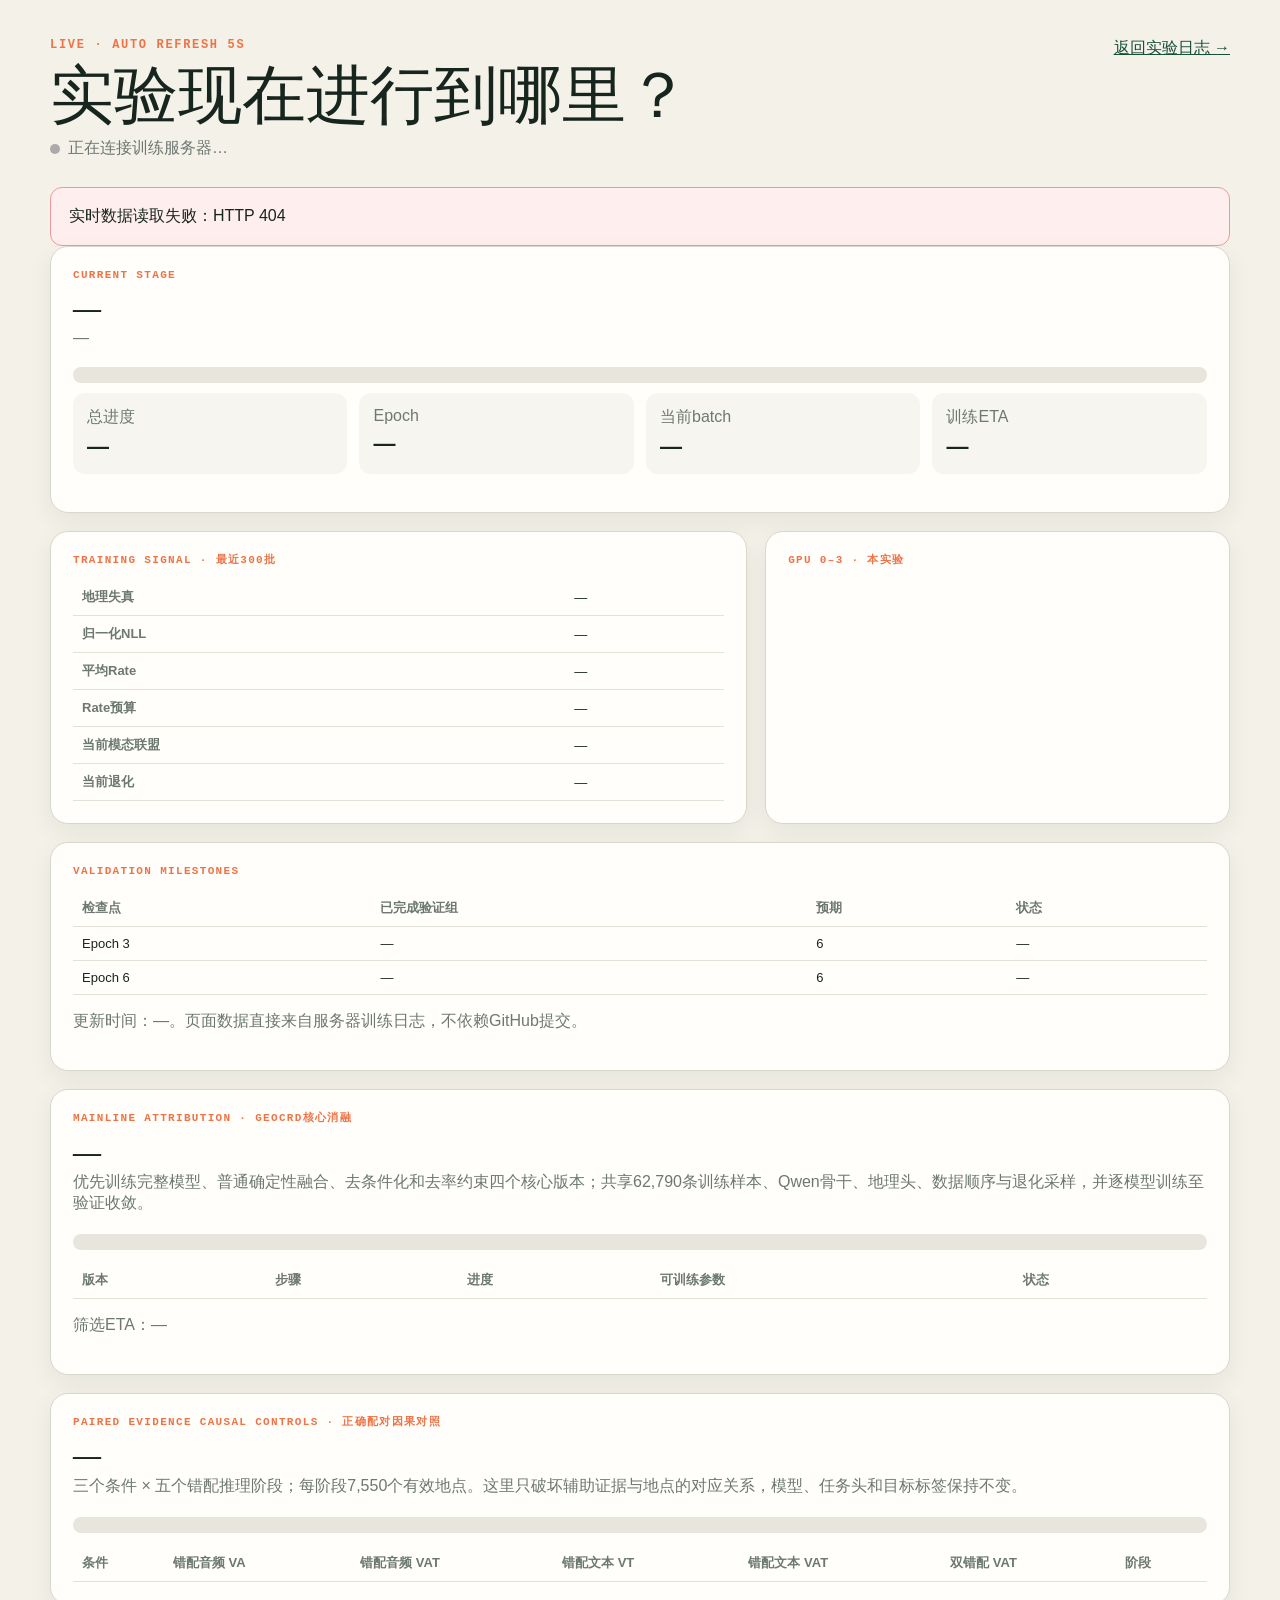
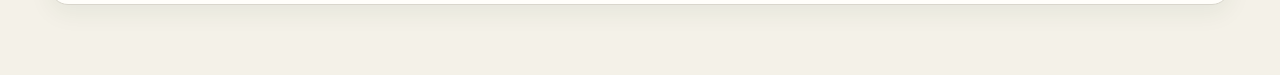
==== progress.html @ 6d16b903 "Prioritize core GeoCRD mainline experiments" ====
<!doctype html>
<html lang="zh-CN">
<head>
  <meta charset="utf-8">
  <meta name="viewport" content="width=device-width,initial-scale=1">
  <title>GeoSound · 实时训练进度</title>
  <style>
    :root{--ink:#17251f;--muted:#6d7872;--paper:#f4f1e8;--card:#fffefa;--green:#174f3a;--orange:#ee7447;--line:#d9d6cc}
    *{box-sizing:border-box}body{margin:0;background:var(--paper);color:var(--ink);font-family:Inter,-apple-system,BlinkMacSystemFont,"Segoe UI","PingFang SC",sans-serif}.wrap{width:min(1180px,calc(100% - 32px));margin:0 auto;padding:38px 0 70px}a{color:var(--green)}header{display:flex;align-items:flex-start;justify-content:space-between;gap:24px;margin-bottom:28px}.eyebrow{font:700 12px/1.2 ui-monospace,monospace;letter-spacing:.14em;color:var(--orange)}h1{font:500 clamp(34px,5vw,64px)/1.06 Georgia,"Songti SC",serif;margin:10px 0 8px}.status{display:flex;gap:8px;align-items:center;color:var(--muted)}.dot{width:10px;height:10px;border-radius:50%;background:#aaa}.running .dot{background:#30a46c;box-shadow:0 0 0 6px #30a46c20}.grid{display:grid;grid-template-columns:1.5fr 1fr;gap:18px}.card{background:var(--card);border:1px solid var(--line);border-radius:18px;padding:22px;box-shadow:0 8px 24px #173c2410}.wide{grid-column:1/-1}.label{font:700 11px/1.2 ui-monospace,monospace;letter-spacing:.12em;color:var(--orange);text-transform:uppercase}.stage{font:600 28px/1.2 Georgia,"Songti SC",serif;margin:9px 0 4px}.muted{color:var(--muted)}.bar{height:16px;background:#e8e5dc;border-radius:99px;overflow:hidden;margin:20px 0 10px}.bar i{display:block;height:100%;width:0;background:linear-gradient(90deg,var(--green),#5e9d7d);transition:width .5s}.numbers{display:grid;grid-template-columns:repeat(4,1fr);gap:12px}.metric{padding:14px;background:#f6f5ef;border-radius:12px}.metric strong{display:block;font-size:22px;margin-top:6px}.phases{display:grid;grid-template-columns:repeat(5,1fr);gap:8px;margin-top:16px}.phase{min-height:84px;padding:12px;border:1px solid var(--line);border-radius:12px;color:var(--muted)}.phase.done{background:#e8f2ec;color:var(--green);border-color:#bfd5c7}.phase.active{background:#fff0e9;color:#9a3f20;border-color:#efb59f}.phase b{display:block;margin-bottom:7px}.gpu-grid{display:grid;grid-template-columns:repeat(4,1fr);gap:8px;margin-top:14px}.gpu{border:1px solid var(--line);border-radius:10px;padding:10px}.gpu strong{display:flex;justify-content:space-between}.tinybar{height:7px;background:#ebe8df;border-radius:8px;overflow:hidden;margin-top:8px}.tinybar i{display:block;height:100%;background:var(--green)}table{width:100%;border-collapse:collapse;margin-top:12px;font-size:13px}th,td{text-align:left;padding:9px;border-bottom:1px solid #e4e1d8}th{color:var(--muted);font-weight:600}.error{padding:18px;background:#fee;border:1px solid #e99;border-radius:12px}.toplink{white-space:nowrap}@media(max-width:800px){.grid{grid-template-columns:1fr}.numbers,.phases,.gpu-grid{grid-template-columns:repeat(2,1fr)}header{display:block}.toplink{display:inline-block;margin-top:12px}}@media(max-width:480px){.numbers,.phases,.gpu-grid{grid-template-columns:1fr}}
  </style>
</head>
<body>
  <main class="wrap">
    <header><div><div class="eyebrow">LIVE · AUTO REFRESH 5S</div><h1>实验现在进行到哪里？</h1><div id="connection" class="status"><span class="dot"></span><span>正在连接训练服务器…</span></div></div><a class="toplink" href="index.html">返回实验日志 →</a></header>
    <div id="error" hidden class="error"></div>
    <section class="grid">
      <article class="card wide"><div class="label">Current stage</div><div id="stage" class="stage">—</div><div id="stageDetail" class="muted">—</div><div class="bar"><i id="totalBar"></i></div><div class="numbers"><div class="metric"><span class="muted">总进度</span><strong id="percent">—</strong></div><div class="metric"><span class="muted">Epoch</span><strong id="epoch">—</strong></div><div class="metric"><span class="muted">当前batch</span><strong id="batch">—</strong></div><div class="metric"><span class="muted">训练ETA</span><strong id="eta">—</strong></div></div><div id="phases" class="phases"></div></article>
      <article class="card"><div class="label">Training signal · 最近300批</div><table><tbody><tr><th>地理失真</th><td id="distortion">—</td></tr><tr><th>归一化NLL</th><td id="nll">—</td></tr><tr><th>平均Rate</th><td id="rate">—</td></tr><tr><th>Rate预算</th><td id="budget">—</td></tr><tr><th>当前模态联盟</th><td id="coalition">—</td></tr><tr><th>当前退化</th><td id="corruption">—</td></tr></tbody></table></article>
      <article class="card"><div class="label">GPU 0–3 · 本实验</div><div id="gpus" class="gpu-grid"></div></article>
      <article class="card wide"><div class="label">Validation milestones</div><table><thead><tr><th>检查点</th><th>已完成验证组</th><th>预期</th><th>状态</th></tr></thead><tbody><tr><td>Epoch 3</td><td id="eval3">—</td><td>6</td><td id="eval3State">—</td></tr><tr><td>Epoch 6</td><td id="eval6">—</td><td>6</td><td id="eval6State">—</td></tr></tbody></table><p class="muted">更新时间：<span id="updated">—</span>。页面数据直接来自服务器训练日志，不依赖GitHub提交。</p></article>
      <article class="card wide"><div class="label">Mainline attribution · GeoCRD核心消融</div><div class="stage"><span id="ablationPercent">—</span></div><div class="muted">优先训练完整模型、普通确定性融合、去条件化和去率约束四个核心版本；共享62,790条训练样本、Qwen骨干、地理头、数据顺序与退化采样，并逐模型训练至验证收敛。</div><div class="bar"><i id="ablationBar"></i></div><table><thead><tr><th>版本</th><th>步骤</th><th>进度</th><th>可训练参数</th><th>状态</th></tr></thead><tbody id="ablationRows"></tbody></table><p class="muted">筛选ETA：<span id="ablationEta">—</span></p></article>
      <article class="card wide"><div class="label">Paired evidence causal controls · 正确配对因果对照</div><div class="stage"><span id="causalPercent">—</span></div><div class="muted">三个条件 × 五个错配推理阶段；每阶段7,550个有效地点。这里只破坏辅助证据与地点的对应关系，模型、任务头和目标标签保持不变。</div><div class="bar"><i id="causalBar"></i></div><table><thead><tr><th>条件</th><th>错配音频 VA</th><th>错配音频 VAT</th><th>错配文本 VT</th><th>错配文本 VAT</th><th>双错配 VAT</th><th>阶段</th></tr></thead><tbody id="controlRows"></tbody></table></article>
    </section>
  </main>
  <script>
    const $=id=>document.getElementById(id),fmt=(x,n=4)=>x==null?'—':Number(x).toFixed(n);
    function duration(s){if(s==null||!isFinite(s))return'—';const h=Math.floor(s/3600),m=Math.round((s%3600)/60);return h?`${h}h ${m}m`:`${m}m`}
    function render(d){$('error').hidden=true;$('connection').classList.toggle('running',d.running);$('connection').querySelector('span:last-child').textContent=d.running?'训练/评估进程运行中':'当前未检测到训练进程';$('stage').textContent=d.stage;$('stageDetail').textContent=d.stage_detail;const t=d.training;$('percent').textContent=`${fmt(t.percent,1)}%`;$('totalBar').style.width=`${Math.min(100,t.percent)}%`;$('epoch').textContent=`${t.epoch}/${t.target_epochs}`;$('batch').textContent=`${t.batch}/${t.batches_per_epoch}`;$('eta').textContent=duration(t.train_eta_seconds);$('distortion').textContent=fmt(t.window_distortion);$('nll').textContent=fmt(t.window_nll);$('rate').textContent=`${fmt(t.window_rate,5)} / EMA ${fmt(t.ema_rate,5)}`;$('budget').textContent=fmt(t.rate_budget,3);$('coalition').textContent=t.coalition||'—';$('corruption').textContent=t.corruption||'—';$('phases').innerHTML=d.phases.map((p,i)=>`<div class="phase ${p.state}"><b>${String(i+1).padStart(2,'0')}</b>${p.name}<small style="display:block;margin-top:6px">${p.state==='done'?'已完成':p.state==='active'?'进行中':'等待'}</small></div>`).join('');$('gpus').innerHTML=d.gpus.filter(g=>g.index<4).map(g=>`<div class="gpu"><strong><span>GPU ${g.index}</span><span>${g.utilization}%</span></strong><div class="muted">${(g.memory_used_mib/1024).toFixed(1)} / ${(g.memory_total_mib/1024).toFixed(1)} GB</div><div class="tinybar"><i style="width:${100*g.memory_used_mib/g.memory_total_mib}%"></i></div></div>`).join('');$('eval3').textContent=d.validation.epoch3.length;$('eval6').textContent=d.validation.epoch6.length;$('eval3State').textContent=d.validation.epoch3.length>=6?'完成':'进行中';$('eval6State').textContent=d.validation.epoch6.length>=6?'完成':'等待/进行中';const a=d.ablations||{variants:[],first_checkpoint_percent:0,first_completed:0,converged:0,total_variants:0,eta_seconds:null};$('ablationPercent').textContent=`${a.first_completed}/${a.total_variants}已有检查点 · ${a.converged}/${a.total_variants}已收敛`;$('ablationBar').style.width=`${Math.min(100,a.first_checkpoint_percent)}%`;$('ablationEta').textContent=duration(a.eta_seconds);$('ablationRows').innerHTML=a.variants.map(x=>`<tr><td>${x.variant}</td><td>${fmt(x.epoch_equivalent,2)} epochs</td><td>${x.best_epoch==null?'待验证':`best e${x.best_epoch}`}</td><td>${x.trainable_parameters==null?'—':x.trainable_parameters.toLocaleString()}</td><td>${x.converged?'已收敛':x.running?`${x.phase||'运行中'}${x.condition?' · '+x.condition:''}`:x.first_done?'等待续训':'等待检查点'}</td></tr>`).join('');const c=d.evidence_controls||{conditions:[],percent:0,completed_tasks:0,total_tasks:0};$('causalPercent').textContent=`${fmt(c.percent,1)}% · ${c.completed_tasks}/${c.total_tasks} 阶段完成`;$('causalBar').style.width=`${Math.min(100,c.percent)}%`;$('controlRows').innerHTML=c.conditions.map(x=>`<tr><td>${x.label}</td>${x.tasks.map(t=>`<td>${t.done?'✓ ':''}${Math.min(t.samples,t.expected).toLocaleString()}/${t.expected.toLocaleString()}</td>`).join('')}<td>${x.completed}/5</td></tr>`).join('');$('updated').textContent=new Date(d.updated_at*1000).toLocaleString('zh-CN',{hour12:false})}
    async function refresh(){try{const r=await fetch('/api/training-progress',{cache:'no-store'});if(!r.ok)throw Error(`HTTP ${r.status}`);render(await r.json())}catch(e){$('error').hidden=false;$('error').textContent=`实时数据读取失败：${e.message}`}}
    refresh();setInterval(refresh,5000);
  </script>
</body>
</html>
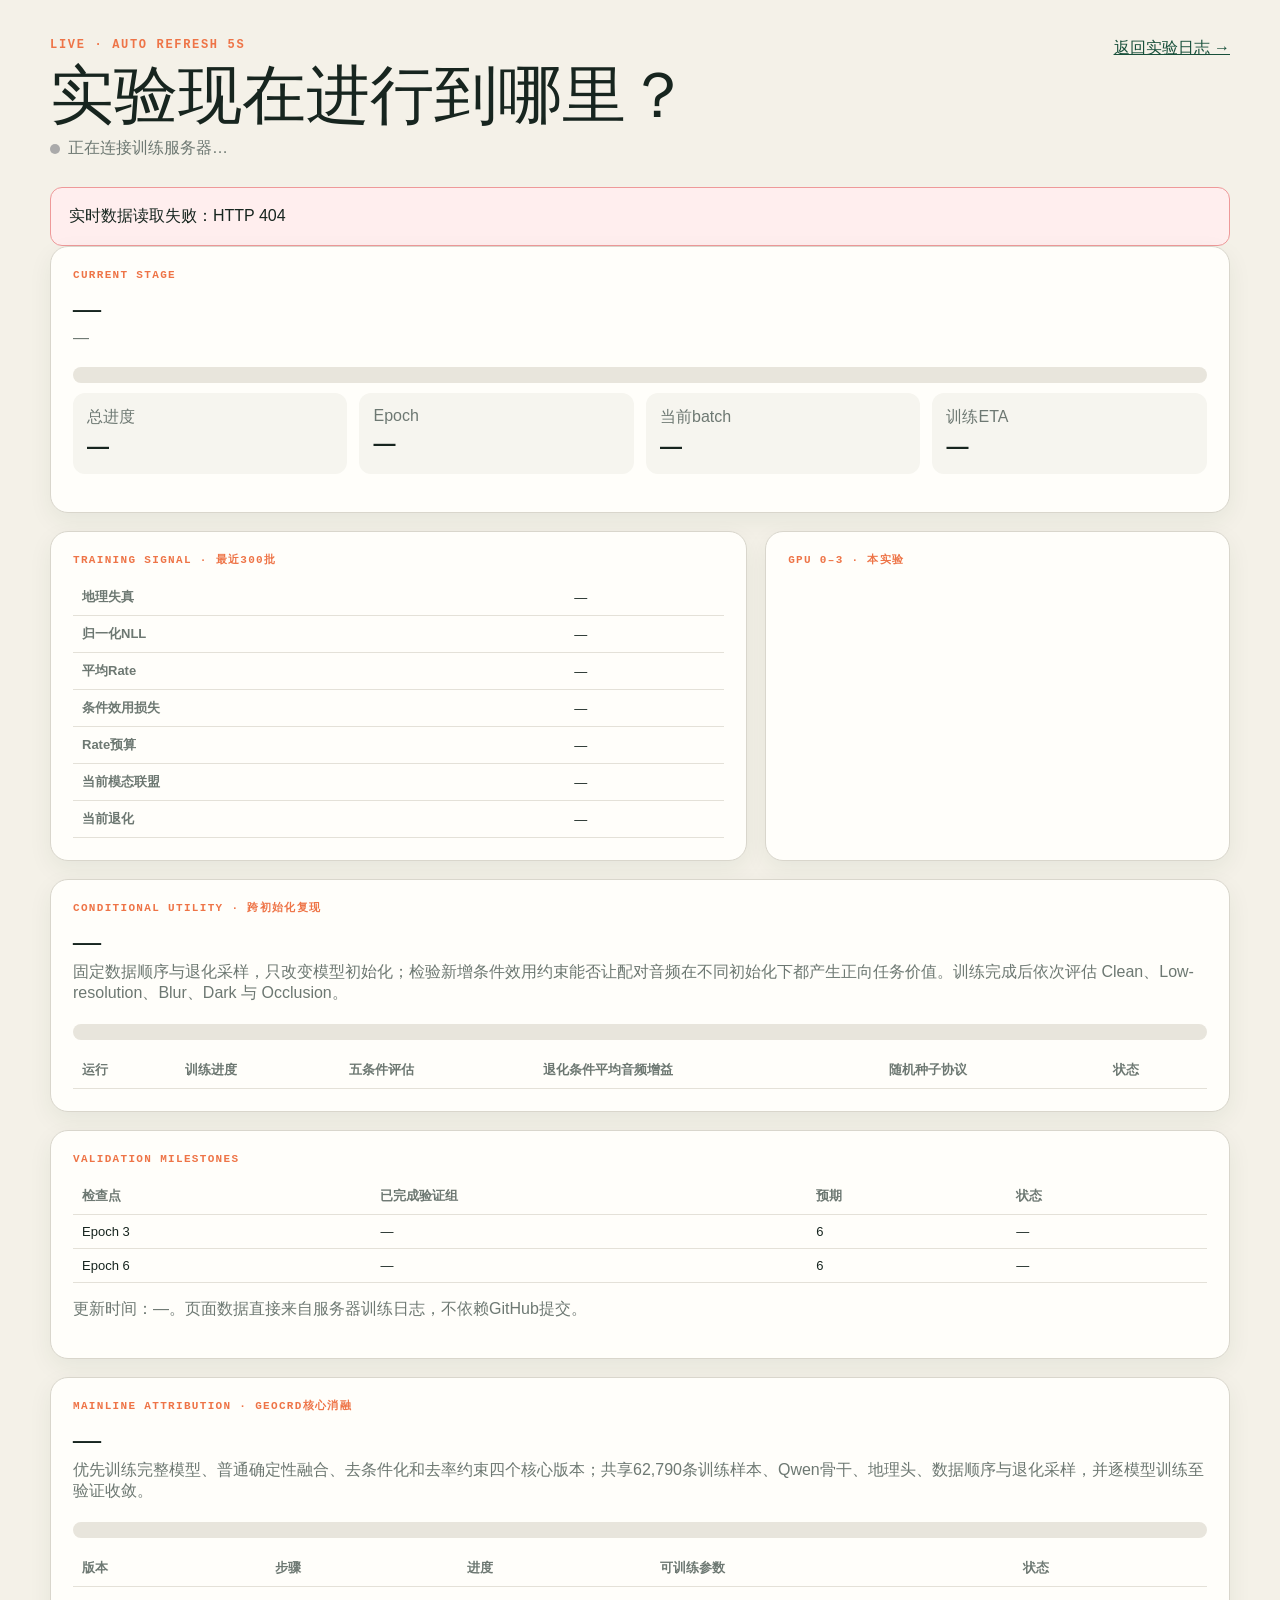
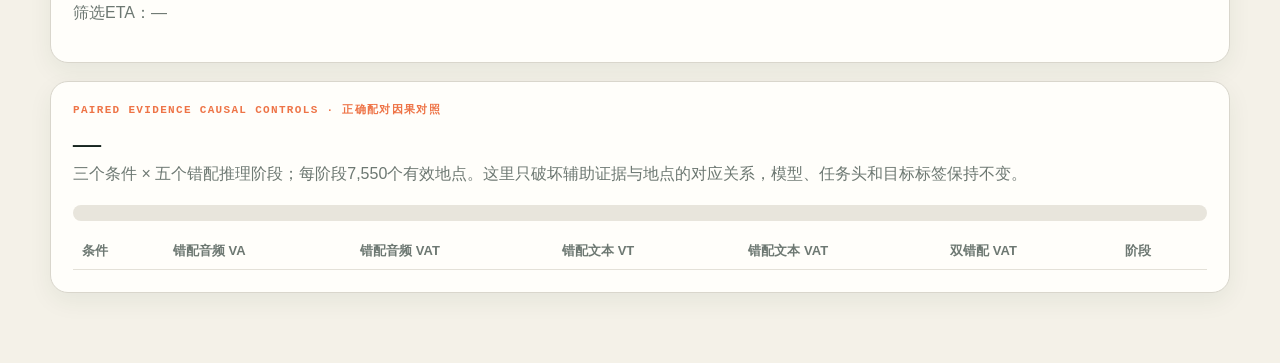
==== commit e2d3eaa8: "Track conditional utility experiments in live dashboard" ====
--- a/progress.html
+++ b/progress.html
@@ -15,8 +15,9 @@
     <div id="error" hidden class="error"></div>
     <section class="grid">
       <article class="card wide"><div class="label">Current stage</div><div id="stage" class="stage">—</div><div id="stageDetail" class="muted">—</div><div class="bar"><i id="totalBar"></i></div><div class="numbers"><div class="metric"><span class="muted">总进度</span><strong id="percent">—</strong></div><div class="metric"><span class="muted">Epoch</span><strong id="epoch">—</strong></div><div class="metric"><span class="muted">当前batch</span><strong id="batch">—</strong></div><div class="metric"><span class="muted">训练ETA</span><strong id="eta">—</strong></div></div><div id="phases" class="phases"></div></article>
-      <article class="card"><div class="label">Training signal · 最近300批</div><table><tbody><tr><th>地理失真</th><td id="distortion">—</td></tr><tr><th>归一化NLL</th><td id="nll">—</td></tr><tr><th>平均Rate</th><td id="rate">—</td></tr><tr><th>Rate预算</th><td id="budget">—</td></tr><tr><th>当前模态联盟</th><td id="coalition">—</td></tr><tr><th>当前退化</th><td id="corruption">—</td></tr></tbody></table></article>
+      <article class="card"><div class="label">Training signal · 最近300批</div><table><tbody><tr><th>地理失真</th><td id="distortion">—</td></tr><tr><th>归一化NLL</th><td id="nll">—</td></tr><tr><th>平均Rate</th><td id="rate">—</td></tr><tr><th>条件效用损失</th><td id="utilityLoss">—</td></tr><tr><th>Rate预算</th><td id="budget">—</td></tr><tr><th>当前模态联盟</th><td id="coalition">—</td></tr><tr><th>当前退化</th><td id="corruption">—</td></tr></tbody></table></article>
       <article class="card"><div class="label">GPU 0–3 · 本实验</div><div id="gpus" class="gpu-grid"></div></article>
+      <article class="card wide"><div class="label">Conditional utility · 跨初始化复现</div><div class="stage"><span id="utilityPercent">—</span></div><div class="muted">固定数据顺序与退化采样，只改变模型初始化；检验新增条件效用约束能否让配对音频在不同初始化下都产生正向任务价值。训练完成后依次评估 Clean、Low-resolution、Blur、Dark 与 Occlusion。</div><div class="bar"><i id="utilityBar"></i></div><table><thead><tr><th>运行</th><th>训练进度</th><th>五条件评估</th><th>退化条件平均音频增益</th><th>随机种子协议</th><th>状态</th></tr></thead><tbody id="utilityRows"></tbody></table></article>
       <article class="card wide"><div class="label">Validation milestones</div><table><thead><tr><th>检查点</th><th>已完成验证组</th><th>预期</th><th>状态</th></tr></thead><tbody><tr><td>Epoch 3</td><td id="eval3">—</td><td>6</td><td id="eval3State">—</td></tr><tr><td>Epoch 6</td><td id="eval6">—</td><td>6</td><td id="eval6State">—</td></tr></tbody></table><p class="muted">更新时间：<span id="updated">—</span>。页面数据直接来自服务器训练日志，不依赖GitHub提交。</p></article>
       <article class="card wide"><div class="label">Mainline attribution · GeoCRD核心消融</div><div class="stage"><span id="ablationPercent">—</span></div><div class="muted">优先训练完整模型、普通确定性融合、去条件化和去率约束四个核心版本；共享62,790条训练样本、Qwen骨干、地理头、数据顺序与退化采样，并逐模型训练至验证收敛。</div><div class="bar"><i id="ablationBar"></i></div><table><thead><tr><th>版本</th><th>步骤</th><th>进度</th><th>可训练参数</th><th>状态</th></tr></thead><tbody id="ablationRows"></tbody></table><p class="muted">筛选ETA：<span id="ablationEta">—</span></p></article>
       <article class="card wide"><div class="label">Paired evidence causal controls · 正确配对因果对照</div><div class="stage"><span id="causalPercent">—</span></div><div class="muted">三个条件 × 五个错配推理阶段；每阶段7,550个有效地点。这里只破坏辅助证据与地点的对应关系，模型、任务头和目标标签保持不变。</div><div class="bar"><i id="causalBar"></i></div><table><thead><tr><th>条件</th><th>错配音频 VA</th><th>错配音频 VAT</th><th>错配文本 VT</th><th>错配文本 VAT</th><th>双错配 VAT</th><th>阶段</th></tr></thead><tbody id="controlRows"></tbody></table></article>
@@ -25,7 +26,7 @@
   <script>
     const $=id=>document.getElementById(id),fmt=(x,n=4)=>x==null?'—':Number(x).toFixed(n);
     function duration(s){if(s==null||!isFinite(s))return'—';const h=Math.floor(s/3600),m=Math.round((s%3600)/60);return h?`${h}h ${m}m`:`${m}m`}
-    function render(d){$('error').hidden=true;$('connection').classList.toggle('running',d.running);$('connection').querySelector('span:last-child').textContent=d.running?'训练/评估进程运行中':'当前未检测到训练进程';$('stage').textContent=d.stage;$('stageDetail').textContent=d.stage_detail;const t=d.training;$('percent').textContent=`${fmt(t.percent,1)}%`;$('totalBar').style.width=`${Math.min(100,t.percent)}%`;$('epoch').textContent=`${t.epoch}/${t.target_epochs}`;$('batch').textContent=`${t.batch}/${t.batches_per_epoch}`;$('eta').textContent=duration(t.train_eta_seconds);$('distortion').textContent=fmt(t.window_distortion);$('nll').textContent=fmt(t.window_nll);$('rate').textContent=`${fmt(t.window_rate,5)} / EMA ${fmt(t.ema_rate,5)}`;$('budget').textContent=fmt(t.rate_budget,3);$('coalition').textContent=t.coalition||'—';$('corruption').textContent=t.corruption||'—';$('phases').innerHTML=d.phases.map((p,i)=>`<div class="phase ${p.state}"><b>${String(i+1).padStart(2,'0')}</b>${p.name}<small style="display:block;margin-top:6px">${p.state==='done'?'已完成':p.state==='active'?'进行中':'等待'}</small></div>`).join('');$('gpus').innerHTML=d.gpus.filter(g=>g.index<4).map(g=>`<div class="gpu"><strong><span>GPU ${g.index}</span><span>${g.utilization}%</span></strong><div class="muted">${(g.memory_used_mib/1024).toFixed(1)} / ${(g.memory_total_mib/1024).toFixed(1)} GB</div><div class="tinybar"><i style="width:${100*g.memory_used_mib/g.memory_total_mib}%"></i></div></div>`).join('');$('eval3').textContent=d.validation.epoch3.length;$('eval6').textContent=d.validation.epoch6.length;$('eval3State').textContent=d.validation.epoch3.length>=6?'完成':'进行中';$('eval6State').textContent=d.validation.epoch6.length>=6?'完成':'等待/进行中';const a=d.ablations||{variants:[],first_checkpoint_percent:0,first_completed:0,converged:0,total_variants:0,eta_seconds:null};$('ablationPercent').textContent=`${a.first_completed}/${a.total_variants}已有检查点 · ${a.converged}/${a.total_variants}已收敛`;$('ablationBar').style.width=`${Math.min(100,a.first_checkpoint_percent)}%`;$('ablationEta').textContent=duration(a.eta_seconds);$('ablationRows').innerHTML=a.variants.map(x=>`<tr><td>${x.variant}</td><td>${fmt(x.epoch_equivalent,2)} epochs</td><td>${x.best_epoch==null?'待验证':`best e${x.best_epoch}`}</td><td>${x.trainable_parameters==null?'—':x.trainable_parameters.toLocaleString()}</td><td>${x.converged?'已收敛':x.running?`${x.phase||'运行中'}${x.condition?' · '+x.condition:''}`:x.first_done?'等待续训':'等待检查点'}</td></tr>`).join('');const c=d.evidence_controls||{conditions:[],percent:0,completed_tasks:0,total_tasks:0};$('causalPercent').textContent=`${fmt(c.percent,1)}% · ${c.completed_tasks}/${c.total_tasks} 阶段完成`;$('causalBar').style.width=`${Math.min(100,c.percent)}%`;$('controlRows').innerHTML=c.conditions.map(x=>`<tr><td>${x.label}</td>${x.tasks.map(t=>`<td>${t.done?'✓ ':''}${Math.min(t.samples,t.expected).toLocaleString()}/${t.expected.toLocaleString()}</td>`).join('')}<td>${x.completed}/5</td></tr>`).join('');$('updated').textContent=new Date(d.updated_at*1000).toLocaleString('zh-CN',{hour12:false})}
+    function render(d){$('error').hidden=true;$('connection').classList.toggle('running',d.running);$('connection').querySelector('span:last-child').textContent=d.running?'训练/评估进程运行中':'当前未检测到训练进程';$('stage').textContent=d.stage;$('stageDetail').textContent=d.stage_detail;const t=d.training;$('percent').textContent=`${fmt(t.percent,1)}%`;$('totalBar').style.width=`${Math.min(100,t.percent)}%`;$('epoch').textContent=`${t.epoch}/${t.target_epochs}`;$('batch').textContent=`${t.batch}/${t.batches_per_epoch}`;$('eta').textContent=duration(t.train_eta_seconds);$('distortion').textContent=fmt(t.window_distortion);$('nll').textContent=fmt(t.window_nll);$('rate').textContent=`${fmt(t.window_rate,5)} / EMA ${fmt(t.ema_rate,5)}`;$('utilityLoss').textContent=fmt(t.window_utility_loss,5);$('budget').textContent=fmt(t.rate_budget,3);$('coalition').textContent=t.coalition||'—';$('corruption').textContent=t.corruption||'—';$('phases').innerHTML=d.phases.map((p,i)=>`<div class="phase ${p.state}"><b>${String(i+1).padStart(2,'0')}</b>${p.name}<small style="display:block;margin-top:6px">${p.state==='done'?'已完成':p.state==='active'?'进行中':'等待'}</small></div>`).join('');$('gpus').innerHTML=d.gpus.filter(g=>g.index<4).map(g=>`<div class="gpu"><strong><span>GPU ${g.index}</span><span>${g.utilization}%</span></strong><div class="muted">${(g.memory_used_mib/1024).toFixed(1)} / ${(g.memory_total_mib/1024).toFixed(1)} GB</div><div class="tinybar"><i style="width:${100*g.memory_used_mib/g.memory_total_mib}%"></i></div></div>`).join('');$('eval3').textContent=d.validation.epoch3.length;$('eval6').textContent=d.validation.epoch6.length;$('eval3State').textContent=d.validation.epoch3.length>=6?'完成':'进行中';$('eval6State').textContent=d.validation.epoch6.length>=6?'完成':'等待/进行中';const u=d.utility||{runs:[],active_or_started:false};const done=u.runs.filter(x=>x.evaluated===x.expected_evaluations).length;const trainPct=u.runs.length?u.runs.reduce((n,x)=>n+x.percent,0)/u.runs.length:0;const evalPct=u.runs.length?100*u.runs.reduce((n,x)=>n+x.evaluated,0)/u.runs.reduce((n,x)=>n+x.expected_evaluations,0):0;$('utilityPercent').textContent=u.active_or_started?`${done}/${u.runs.length} 完成五条件 · 训练 ${fmt(trainPct,1)}% · 评估 ${fmt(evalPct,1)}%`:'尚未启动';$('utilityBar').style.width=`${Math.min(100,(trainPct+evalPct)/2)}%`;$('utilityRows').innerHTML=u.runs.map(x=>`<tr><td>${x.label}</td><td>${x.step.toLocaleString()}/${x.expected.toLocaleString()} (${fmt(x.percent,1)}%)</td><td>${x.evaluated}/${x.expected_evaluations}</td><td>${x.degraded_mean_gain==null?'待评估':(x.degraded_mean_gain>=0?'+':'')+fmt(x.degraded_mean_gain,5)}</td><td>init ${x.init_seed} / data ${x.data_seed} / corruption ${x.corruption_seed}</td><td>${x.running?`${x.phase||'运行中'}${x.condition?' · '+x.condition:''}`:x.evaluated===x.expected_evaluations?'完成':x.trained?'等待评估':'等待训练'}</td></tr>`).join('');const a=d.ablations||{variants:[],first_checkpoint_percent:0,first_completed:0,converged:0,total_variants:0,eta_seconds:null};$('ablationPercent').textContent=`${a.first_completed}/${a.total_variants}已有检查点 · ${a.converged}/${a.total_variants}已收敛`;$('ablationBar').style.width=`${Math.min(100,a.first_checkpoint_percent)}%`;$('ablationEta').textContent=duration(a.eta_seconds);$('ablationRows').innerHTML=a.variants.map(x=>`<tr><td>${x.variant}</td><td>${fmt(x.epoch_equivalent,2)} epochs</td><td>${x.best_epoch==null?'待验证':`best e${x.best_epoch}`}</td><td>${x.trainable_parameters==null?'—':x.trainable_parameters.toLocaleString()}</td><td>${x.converged?'已收敛':x.running?`${x.phase||'运行中'}${x.condition?' · '+x.condition:''}`:x.first_done?'等待续训':'等待检查点'}</td></tr>`).join('');const c=d.evidence_controls||{conditions:[],percent:0,completed_tasks:0,total_tasks:0};$('causalPercent').textContent=`${fmt(c.percent,1)}% · ${c.completed_tasks}/${c.total_tasks} 阶段完成`;$('causalBar').style.width=`${Math.min(100,c.percent)}%`;$('controlRows').innerHTML=c.conditions.map(x=>`<tr><td>${x.label}</td>${x.tasks.map(t=>`<td>${t.done?'✓ ':''}${Math.min(t.samples,t.expected).toLocaleString()}/${t.expected.toLocaleString()}</td>`).join('')}<td>${x.completed}/5</td></tr>`).join('');$('updated').textContent=new Date(d.updated_at*1000).toLocaleString('zh-CN',{hour12:false})}
     async function refresh(){try{const r=await fetch('/api/training-progress',{cache:'no-store'});if(!r.ok)throw Error(`HTTP ${r.status}`);render(await r.json())}catch(e){$('error').hidden=false;$('error').textContent=`实时数据读取失败：${e.message}`}}
     refresh();setInterval(refresh,5000);
   </script>
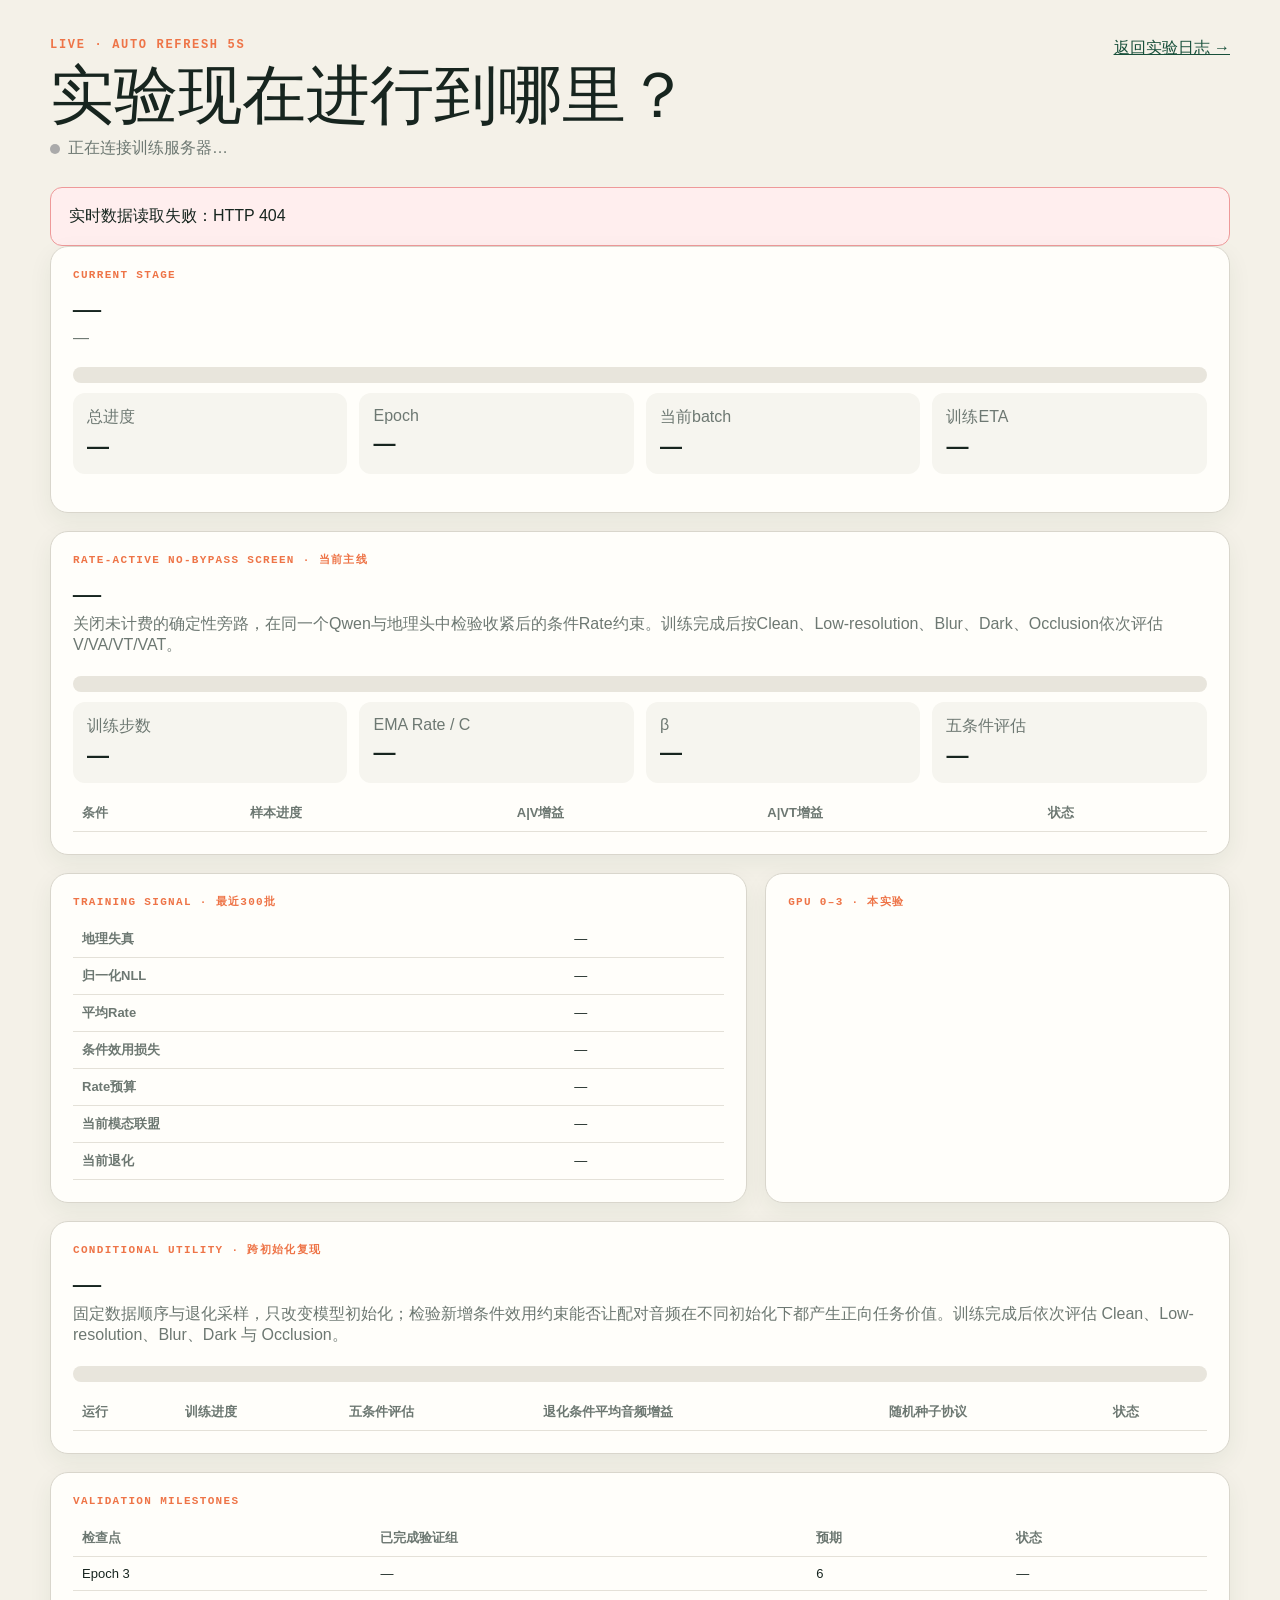
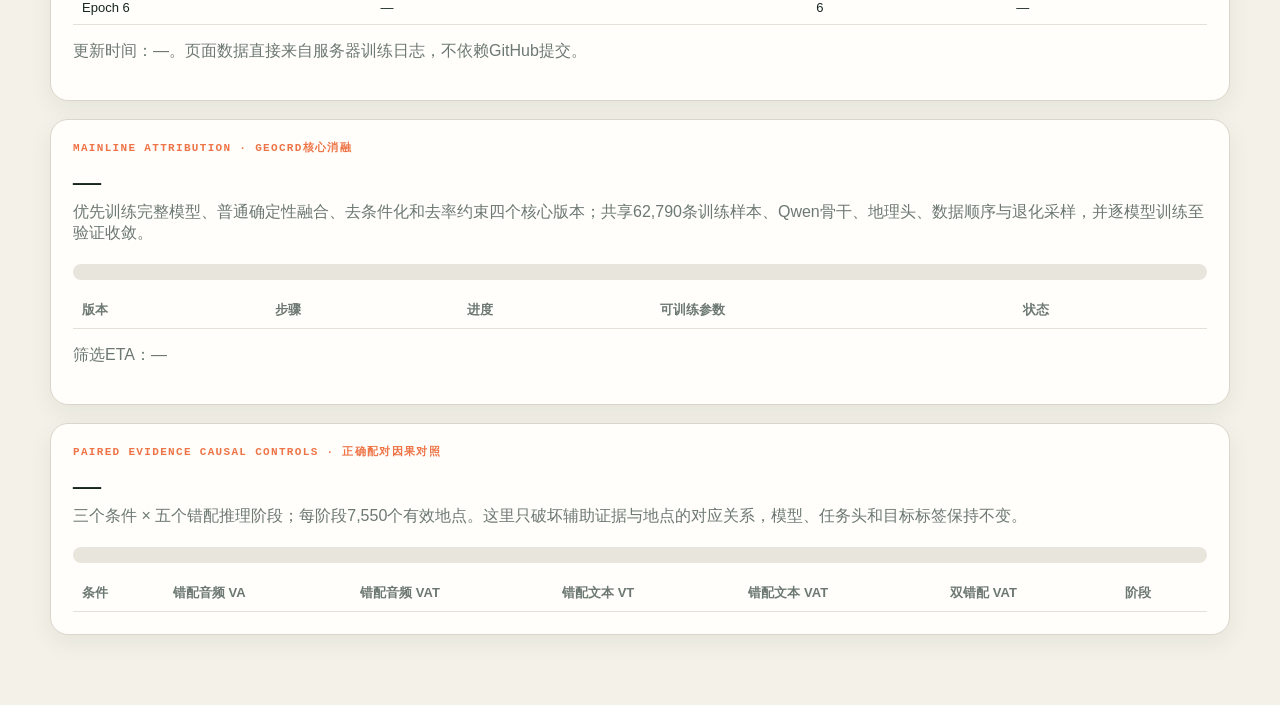
==== commit aa985924: "Track rate-active screening in live dashboard" ====
--- a/progress.html
+++ b/progress.html
@@ -15,6 +15,7 @@
     <div id="error" hidden class="error"></div>
     <section class="grid">
       <article class="card wide"><div class="label">Current stage</div><div id="stage" class="stage">—</div><div id="stageDetail" class="muted">—</div><div class="bar"><i id="totalBar"></i></div><div class="numbers"><div class="metric"><span class="muted">总进度</span><strong id="percent">—</strong></div><div class="metric"><span class="muted">Epoch</span><strong id="epoch">—</strong></div><div class="metric"><span class="muted">当前batch</span><strong id="batch">—</strong></div><div class="metric"><span class="muted">训练ETA</span><strong id="eta">—</strong></div></div><div id="phases" class="phases"></div></article>
+      <article class="card wide"><div class="label">Rate-active no-bypass screen · 当前主线</div><div class="stage"><span id="rateActivePercent">—</span></div><div class="muted">关闭未计费的确定性旁路，在同一个Qwen与地理头中检验收紧后的条件Rate约束。训练完成后按Clean、Low-resolution、Blur、Dark、Occlusion依次评估V/VA/VT/VAT。</div><div class="bar"><i id="rateActiveBar"></i></div><div class="numbers"><div class="metric"><span class="muted">训练步数</span><strong id="rateActiveStep">—</strong></div><div class="metric"><span class="muted">EMA Rate / C</span><strong id="rateActiveRate">—</strong></div><div class="metric"><span class="muted">β</span><strong id="rateActiveBeta">—</strong></div><div class="metric"><span class="muted">五条件评估</span><strong id="rateActiveEval">—</strong></div></div><table><thead><tr><th>条件</th><th>样本进度</th><th>A|V增益</th><th>A|VT增益</th><th>状态</th></tr></thead><tbody id="rateActiveRows"></tbody></table></article>
       <article class="card"><div class="label">Training signal · 最近300批</div><table><tbody><tr><th>地理失真</th><td id="distortion">—</td></tr><tr><th>归一化NLL</th><td id="nll">—</td></tr><tr><th>平均Rate</th><td id="rate">—</td></tr><tr><th>条件效用损失</th><td id="utilityLoss">—</td></tr><tr><th>Rate预算</th><td id="budget">—</td></tr><tr><th>当前模态联盟</th><td id="coalition">—</td></tr><tr><th>当前退化</th><td id="corruption">—</td></tr></tbody></table></article>
       <article class="card"><div class="label">GPU 0–3 · 本实验</div><div id="gpus" class="gpu-grid"></div></article>
       <article class="card wide"><div class="label">Conditional utility · 跨初始化复现</div><div class="stage"><span id="utilityPercent">—</span></div><div class="muted">固定数据顺序与退化采样，只改变模型初始化；检验新增条件效用约束能否让配对音频在不同初始化下都产生正向任务价值。训练完成后依次评估 Clean、Low-resolution、Blur、Dark 与 Occlusion。</div><div class="bar"><i id="utilityBar"></i></div><table><thead><tr><th>运行</th><th>训练进度</th><th>五条件评估</th><th>退化条件平均音频增益</th><th>随机种子协议</th><th>状态</th></tr></thead><tbody id="utilityRows"></tbody></table></article>
@@ -26,7 +27,7 @@
   <script>
     const $=id=>document.getElementById(id),fmt=(x,n=4)=>x==null?'—':Number(x).toFixed(n);
     function duration(s){if(s==null||!isFinite(s))return'—';const h=Math.floor(s/3600),m=Math.round((s%3600)/60);return h?`${h}h ${m}m`:`${m}m`}
-    function render(d){$('error').hidden=true;$('connection').classList.toggle('running',d.running);$('connection').querySelector('span:last-child').textContent=d.running?'训练/评估进程运行中':'当前未检测到训练进程';$('stage').textContent=d.stage;$('stageDetail').textContent=d.stage_detail;const t=d.training;$('percent').textContent=`${fmt(t.percent,1)}%`;$('totalBar').style.width=`${Math.min(100,t.percent)}%`;$('epoch').textContent=`${t.epoch}/${t.target_epochs}`;$('batch').textContent=`${t.batch}/${t.batches_per_epoch}`;$('eta').textContent=duration(t.train_eta_seconds);$('distortion').textContent=fmt(t.window_distortion);$('nll').textContent=fmt(t.window_nll);$('rate').textContent=`${fmt(t.window_rate,5)} / EMA ${fmt(t.ema_rate,5)}`;$('utilityLoss').textContent=fmt(t.window_utility_loss,5);$('budget').textContent=fmt(t.rate_budget,3);$('coalition').textContent=t.coalition||'—';$('corruption').textContent=t.corruption||'—';$('phases').innerHTML=d.phases.map((p,i)=>`<div class="phase ${p.state}"><b>${String(i+1).padStart(2,'0')}</b>${p.name}<small style="display:block;margin-top:6px">${p.state==='done'?'已完成':p.state==='active'?'进行中':'等待'}</small></div>`).join('');$('gpus').innerHTML=d.gpus.filter(g=>g.index<4).map(g=>`<div class="gpu"><strong><span>GPU ${g.index}</span><span>${g.utilization}%</span></strong><div class="muted">${(g.memory_used_mib/1024).toFixed(1)} / ${(g.memory_total_mib/1024).toFixed(1)} GB</div><div class="tinybar"><i style="width:${100*g.memory_used_mib/g.memory_total_mib}%"></i></div></div>`).join('');$('eval3').textContent=d.validation.epoch3.length;$('eval6').textContent=d.validation.epoch6.length;$('eval3State').textContent=d.validation.epoch3.length>=6?'完成':'进行中';$('eval6State').textContent=d.validation.epoch6.length>=6?'完成':'等待/进行中';const u=d.utility||{runs:[],active_or_started:false};const done=u.runs.filter(x=>x.evaluated===x.expected_evaluations).length;const trainPct=u.runs.length?u.runs.reduce((n,x)=>n+x.percent,0)/u.runs.length:0;const evalPct=u.runs.length?100*u.runs.reduce((n,x)=>n+x.evaluated,0)/u.runs.reduce((n,x)=>n+x.expected_evaluations,0):0;$('utilityPercent').textContent=u.active_or_started?`${done}/${u.runs.length} 完成五条件 · 训练 ${fmt(trainPct,1)}% · 评估 ${fmt(evalPct,1)}%`:'尚未启动';$('utilityBar').style.width=`${Math.min(100,(trainPct+evalPct)/2)}%`;$('utilityRows').innerHTML=u.runs.map(x=>`<tr><td>${x.label}</td><td>${x.step.toLocaleString()}/${x.expected.toLocaleString()} (${fmt(x.percent,1)}%)</td><td>${x.evaluated}/${x.expected_evaluations}</td><td>${x.degraded_mean_gain==null?'待评估':(x.degraded_mean_gain>=0?'+':'')+fmt(x.degraded_mean_gain,5)}</td><td>init ${x.init_seed} / data ${x.data_seed} / corruption ${x.corruption_seed}</td><td>${x.running?`${x.phase||'运行中'}${x.condition?' · '+x.condition:''}`:x.evaluated===x.expected_evaluations?'完成':x.trained?'等待评估':'等待训练'}</td></tr>`).join('');const a=d.ablations||{variants:[],first_checkpoint_percent:0,first_completed:0,converged:0,total_variants:0,eta_seconds:null};$('ablationPercent').textContent=`${a.first_completed}/${a.total_variants}已有检查点 · ${a.converged}/${a.total_variants}已收敛`;$('ablationBar').style.width=`${Math.min(100,a.first_checkpoint_percent)}%`;$('ablationEta').textContent=duration(a.eta_seconds);$('ablationRows').innerHTML=a.variants.map(x=>`<tr><td>${x.variant}</td><td>${fmt(x.epoch_equivalent,2)} epochs</td><td>${x.best_epoch==null?'待验证':`best e${x.best_epoch}`}</td><td>${x.trainable_parameters==null?'—':x.trainable_parameters.toLocaleString()}</td><td>${x.converged?'已收敛':x.running?`${x.phase||'运行中'}${x.condition?' · '+x.condition:''}`:x.first_done?'等待续训':'等待检查点'}</td></tr>`).join('');const c=d.evidence_controls||{conditions:[],percent:0,completed_tasks:0,total_tasks:0};$('causalPercent').textContent=`${fmt(c.percent,1)}% · ${c.completed_tasks}/${c.total_tasks} 阶段完成`;$('causalBar').style.width=`${Math.min(100,c.percent)}%`;$('controlRows').innerHTML=c.conditions.map(x=>`<tr><td>${x.label}</td>${x.tasks.map(t=>`<td>${t.done?'✓ ':''}${Math.min(t.samples,t.expected).toLocaleString()}/${t.expected.toLocaleString()}</td>`).join('')}<td>${x.completed}/5</td></tr>`).join('');$('updated').textContent=new Date(d.updated_at*1000).toLocaleString('zh-CN',{hour12:false})}
+    function render(d){$('error').hidden=true;const ra=d.rateactive||{conditions:[],overall_percent:0,training_step:0,training_expected:0,evaluated:0,expected_evaluations:5};$('rateActivePercent').textContent=fmt(ra.overall_percent,1)+'% · '+(ra.running?(ra.phase||'运行中'):ra.complete?'完成':'等待下一阶段');$('rateActiveBar').style.width=Math.min(100,ra.overall_percent||0)+'%';$('rateActiveStep').textContent=(ra.training_step||0).toLocaleString()+'/'+(ra.training_expected||0).toLocaleString();$('rateActiveRate').textContent=fmt(ra.ema_rate,5)+' / '+fmt(ra.rate_budget,3);$('rateActiveBeta').textContent=fmt(ra.beta,6);$('rateActiveEval').textContent=(ra.evaluated||0)+'/'+(ra.expected_evaluations||5);$('rateActiveRows').innerHTML=(ra.conditions||[]).map(x=>'<tr><td>'+x.label+'</td><td>'+x.processed.toLocaleString()+'/'+x.expected.toLocaleString()+' ('+fmt(x.percent,1)+'%)</td><td>'+(x.a_given_v==null?'待评估':(x.a_given_v>=0?'+':'')+fmt(x.a_given_v,5))+'</td><td>'+(x.a_given_vt==null?'待评估':(x.a_given_vt>=0?'+':'')+fmt(x.a_given_vt,5))+'</td><td>'+(x.done?'完成':ra.current_condition===x.key?'评估中':'等待')+'</td></tr>').join('');$('connection').classList.toggle('running',d.running);$('connection').querySelector('span:last-child').textContent=d.running?'训练/评估进程运行中':'当前未检测到训练进程';$('stage').textContent=d.stage;$('stageDetail').textContent=d.stage_detail;const t=d.training;$('percent').textContent=`${fmt(t.percent,1)}%`;$('totalBar').style.width=`${Math.min(100,t.percent)}%`;$('epoch').textContent=`${t.epoch}/${t.target_epochs}`;$('batch').textContent=`${t.batch}/${t.batches_per_epoch}`;$('eta').textContent=duration(t.train_eta_seconds);$('distortion').textContent=fmt(t.window_distortion);$('nll').textContent=fmt(t.window_nll);$('rate').textContent=`${fmt(t.window_rate,5)} / EMA ${fmt(t.ema_rate,5)}`;$('utilityLoss').textContent=fmt(t.window_utility_loss,5);$('budget').textContent=fmt(t.rate_budget,3);$('coalition').textContent=t.coalition||'—';$('corruption').textContent=t.corruption||'—';$('phases').innerHTML=d.phases.map((p,i)=>`<div class="phase ${p.state}"><b>${String(i+1).padStart(2,'0')}</b>${p.name}<small style="display:block;margin-top:6px">${p.state==='done'?'已完成':p.state==='active'?'进行中':'等待'}</small></div>`).join('');$('gpus').innerHTML=d.gpus.filter(g=>g.index<4).map(g=>`<div class="gpu"><strong><span>GPU ${g.index}</span><span>${g.utilization}%</span></strong><div class="muted">${(g.memory_used_mib/1024).toFixed(1)} / ${(g.memory_total_mib/1024).toFixed(1)} GB</div><div class="tinybar"><i style="width:${100*g.memory_used_mib/g.memory_total_mib}%"></i></div></div>`).join('');$('eval3').textContent=d.validation.epoch3.length;$('eval6').textContent=d.validation.epoch6.length;$('eval3State').textContent=d.validation.epoch3.length>=6?'完成':'进行中';$('eval6State').textContent=d.validation.epoch6.length>=6?'完成':'等待/进行中';const u=d.utility||{runs:[],active_or_started:false};const done=u.runs.filter(x=>x.evaluated===x.expected_evaluations).length;const trainPct=u.runs.length?u.runs.reduce((n,x)=>n+x.percent,0)/u.runs.length:0;const evalPct=u.runs.length?100*u.runs.reduce((n,x)=>n+x.evaluated,0)/u.runs.reduce((n,x)=>n+x.expected_evaluations,0):0;$('utilityPercent').textContent=u.active_or_started?`${done}/${u.runs.length} 完成五条件 · 训练 ${fmt(trainPct,1)}% · 评估 ${fmt(evalPct,1)}%`:'尚未启动';$('utilityBar').style.width=`${Math.min(100,(trainPct+evalPct)/2)}%`;$('utilityRows').innerHTML=u.runs.map(x=>`<tr><td>${x.label}</td><td>${x.step.toLocaleString()}/${x.expected.toLocaleString()} (${fmt(x.percent,1)}%)</td><td>${x.evaluated}/${x.expected_evaluations}</td><td>${x.degraded_mean_gain==null?'待评估':(x.degraded_mean_gain>=0?'+':'')+fmt(x.degraded_mean_gain,5)}</td><td>init ${x.init_seed} / data ${x.data_seed} / corruption ${x.corruption_seed}</td><td>${x.running?`${x.phase||'运行中'}${x.condition?' · '+x.condition:''}${x.active_percent==null?'':' · '+fmt(x.active_percent,1)+'%'}`:x.evaluated===x.expected_evaluations?'完成':x.trained?'等待评估':'等待训练'}</td></tr>`).join('');const a=d.ablations||{variants:[],first_checkpoint_percent:0,first_completed:0,converged:0,total_variants:0,eta_seconds:null};$('ablationPercent').textContent=`${a.first_completed}/${a.total_variants}已有检查点 · ${a.converged}/${a.total_variants}已收敛`;$('ablationBar').style.width=`${Math.min(100,a.first_checkpoint_percent)}%`;$('ablationEta').textContent=duration(a.eta_seconds);$('ablationRows').innerHTML=a.variants.map(x=>`<tr><td>${x.variant}</td><td>${fmt(x.epoch_equivalent,2)} epochs</td><td>${x.best_epoch==null?'待验证':`best e${x.best_epoch}`}</td><td>${x.trainable_parameters==null?'—':x.trainable_parameters.toLocaleString()}</td><td>${x.converged?'已收敛':x.running?`${x.phase||'运行中'}${x.condition?' · '+x.condition:''}`:x.first_done?'等待续训':'等待检查点'}</td></tr>`).join('');const c=d.evidence_controls||{conditions:[],percent:0,completed_tasks:0,total_tasks:0};$('causalPercent').textContent=`${fmt(c.percent,1)}% · ${c.completed_tasks}/${c.total_tasks} 阶段完成`;$('causalBar').style.width=`${Math.min(100,c.percent)}%`;$('controlRows').innerHTML=c.conditions.map(x=>`<tr><td>${x.label}</td>${x.tasks.map(t=>`<td>${t.done?'✓ ':''}${Math.min(t.samples,t.expected).toLocaleString()}/${t.expected.toLocaleString()}</td>`).join('')}<td>${x.completed}/5</td></tr>`).join('');$('updated').textContent=new Date(d.updated_at*1000).toLocaleString('zh-CN',{hour12:false})}
     async function refresh(){try{const r=await fetch('/api/training-progress',{cache:'no-store'});if(!r.ok)throw Error(`HTTP ${r.status}`);render(await r.json())}catch(e){$('error').hidden=false;$('error').textContent=`实时数据读取失败：${e.message}`}}
     refresh();setInterval(refresh,5000);
   </script>
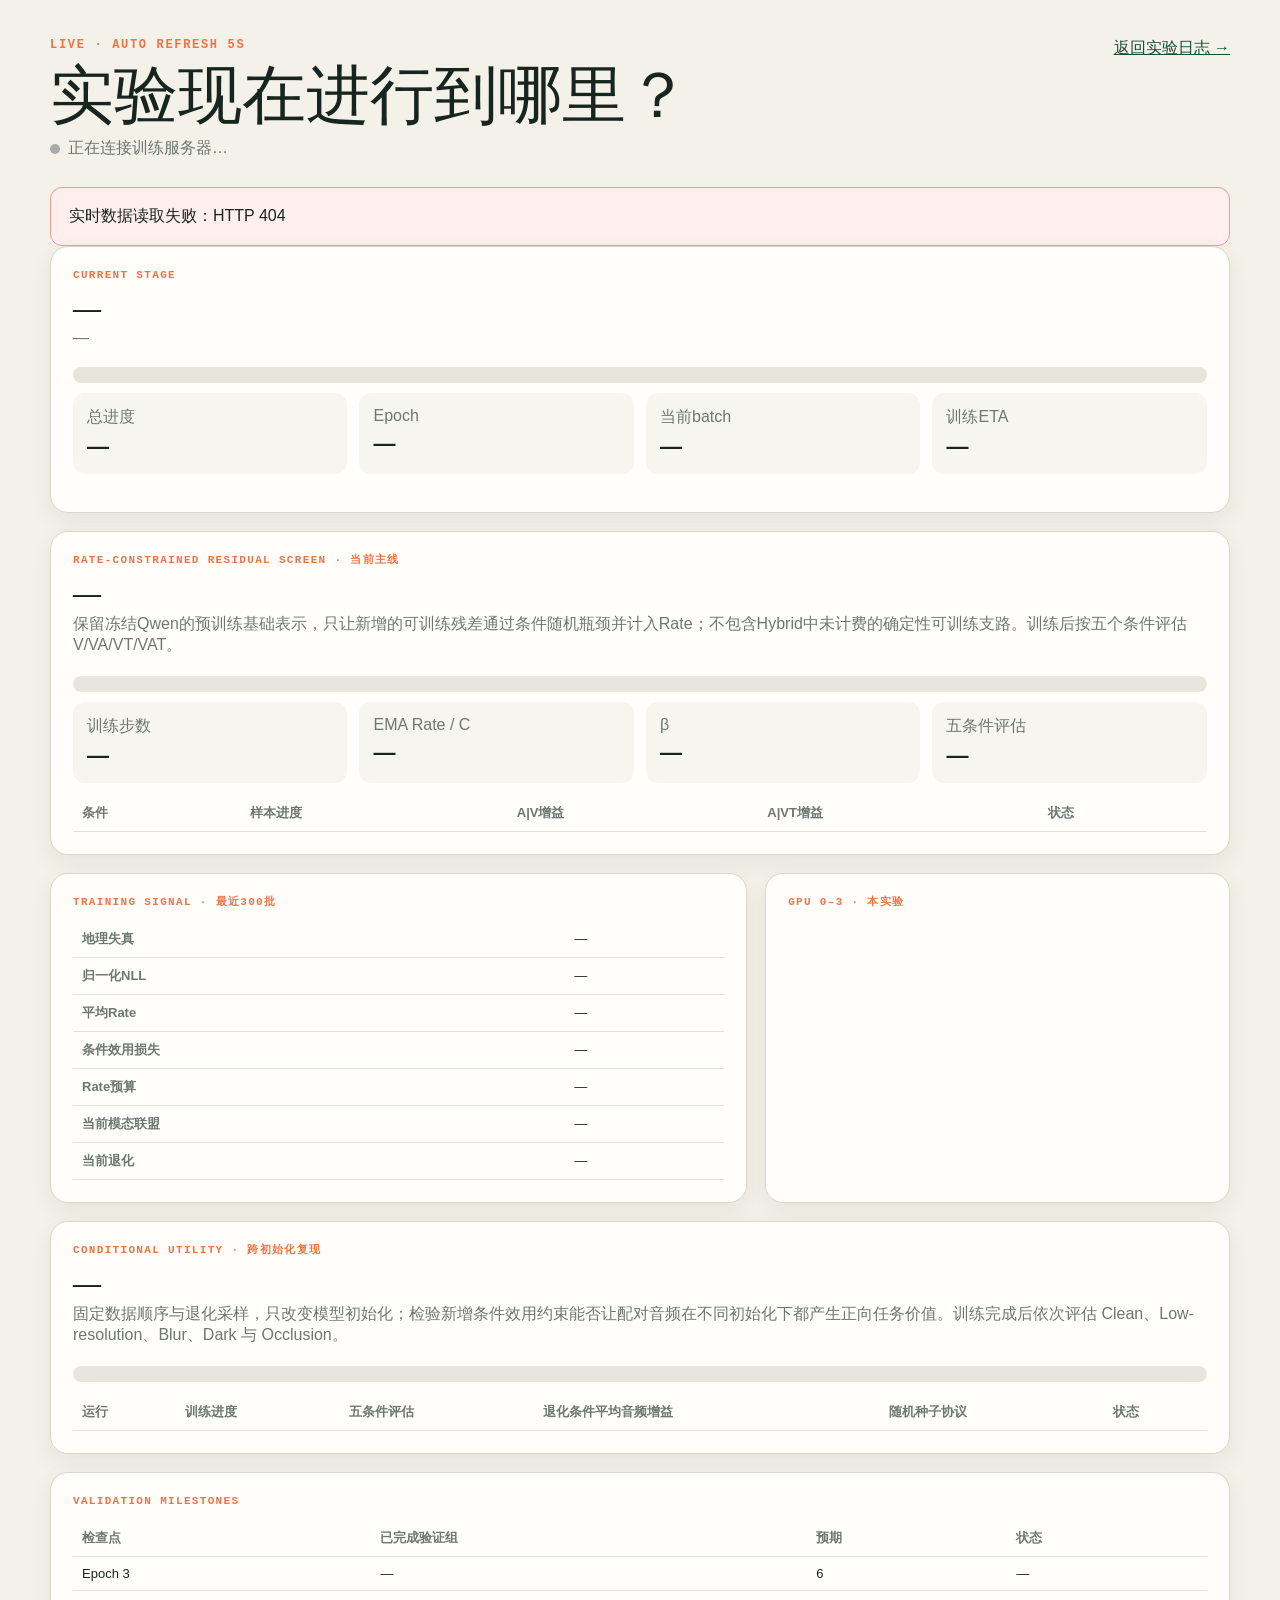
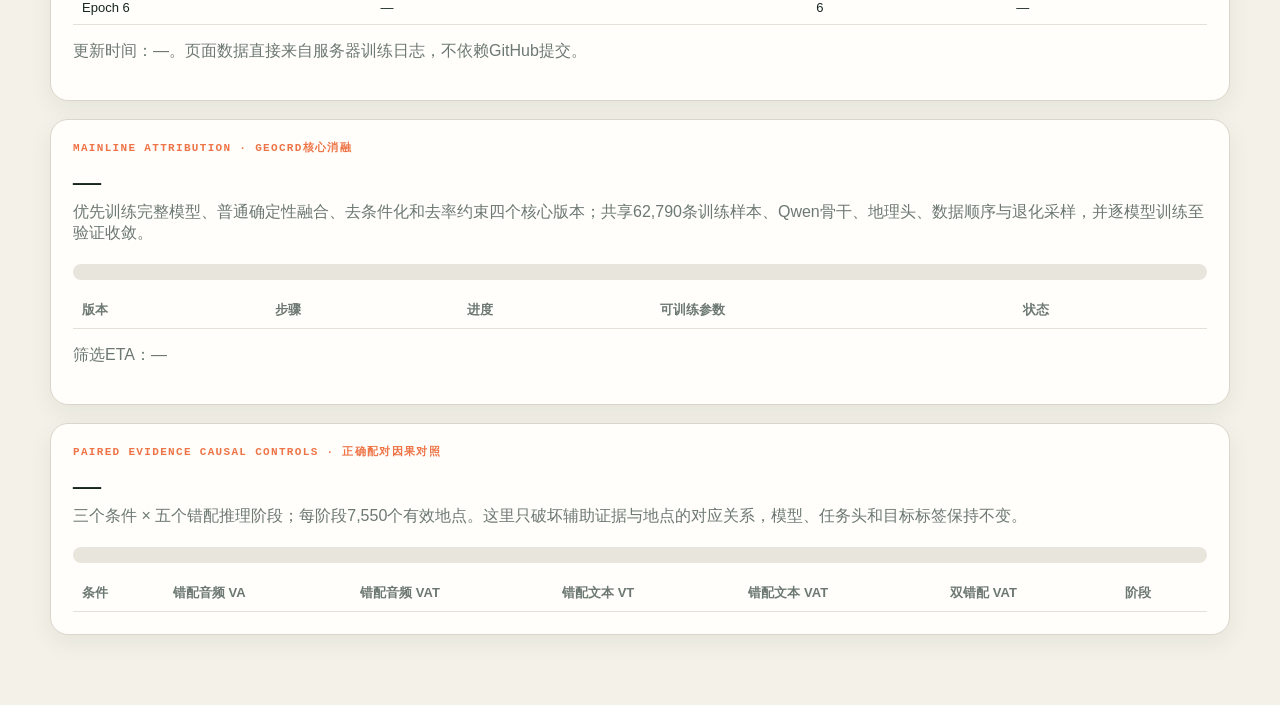
==== commit 2507de6f: "Track rate-constrained residual screening" ====
--- a/progress.html
+++ b/progress.html
@@ -15,7 +15,7 @@
     <div id="error" hidden class="error"></div>
     <section class="grid">
       <article class="card wide"><div class="label">Current stage</div><div id="stage" class="stage">—</div><div id="stageDetail" class="muted">—</div><div class="bar"><i id="totalBar"></i></div><div class="numbers"><div class="metric"><span class="muted">总进度</span><strong id="percent">—</strong></div><div class="metric"><span class="muted">Epoch</span><strong id="epoch">—</strong></div><div class="metric"><span class="muted">当前batch</span><strong id="batch">—</strong></div><div class="metric"><span class="muted">训练ETA</span><strong id="eta">—</strong></div></div><div id="phases" class="phases"></div></article>
-      <article class="card wide"><div class="label">Rate-active no-bypass screen · 当前主线</div><div class="stage"><span id="rateActivePercent">—</span></div><div class="muted">关闭未计费的确定性旁路，在同一个Qwen与地理头中检验收紧后的条件Rate约束。训练完成后按Clean、Low-resolution、Blur、Dark、Occlusion依次评估V/VA/VT/VAT。</div><div class="bar"><i id="rateActiveBar"></i></div><div class="numbers"><div class="metric"><span class="muted">训练步数</span><strong id="rateActiveStep">—</strong></div><div class="metric"><span class="muted">EMA Rate / C</span><strong id="rateActiveRate">—</strong></div><div class="metric"><span class="muted">β</span><strong id="rateActiveBeta">—</strong></div><div class="metric"><span class="muted">五条件评估</span><strong id="rateActiveEval">—</strong></div></div><table><thead><tr><th>条件</th><th>样本进度</th><th>A|V增益</th><th>A|VT增益</th><th>状态</th></tr></thead><tbody id="rateActiveRows"></tbody></table></article>
+      <article class="card wide"><div class="label">Rate-constrained residual screen · 当前主线</div><div class="stage"><span id="rateActivePercent">—</span></div><div class="muted">保留冻结Qwen的预训练基础表示，只让新增的可训练残差通过条件随机瓶颈并计入Rate；不包含Hybrid中未计费的确定性可训练支路。训练后按五个条件评估V/VA/VT/VAT。</div><div class="bar"><i id="rateActiveBar"></i></div><div class="numbers"><div class="metric"><span class="muted">训练步数</span><strong id="rateActiveStep">—</strong></div><div class="metric"><span class="muted">EMA Rate / C</span><strong id="rateActiveRate">—</strong></div><div class="metric"><span class="muted">β</span><strong id="rateActiveBeta">—</strong></div><div class="metric"><span class="muted">五条件评估</span><strong id="rateActiveEval">—</strong></div></div><table><thead><tr><th>条件</th><th>样本进度</th><th>A|V增益</th><th>A|VT增益</th><th>状态</th></tr></thead><tbody id="rateActiveRows"></tbody></table></article>
       <article class="card"><div class="label">Training signal · 最近300批</div><table><tbody><tr><th>地理失真</th><td id="distortion">—</td></tr><tr><th>归一化NLL</th><td id="nll">—</td></tr><tr><th>平均Rate</th><td id="rate">—</td></tr><tr><th>条件效用损失</th><td id="utilityLoss">—</td></tr><tr><th>Rate预算</th><td id="budget">—</td></tr><tr><th>当前模态联盟</th><td id="coalition">—</td></tr><tr><th>当前退化</th><td id="corruption">—</td></tr></tbody></table></article>
       <article class="card"><div class="label">GPU 0–3 · 本实验</div><div id="gpus" class="gpu-grid"></div></article>
       <article class="card wide"><div class="label">Conditional utility · 跨初始化复现</div><div class="stage"><span id="utilityPercent">—</span></div><div class="muted">固定数据顺序与退化采样，只改变模型初始化；检验新增条件效用约束能否让配对音频在不同初始化下都产生正向任务价值。训练完成后依次评估 Clean、Low-resolution、Blur、Dark 与 Occlusion。</div><div class="bar"><i id="utilityBar"></i></div><table><thead><tr><th>运行</th><th>训练进度</th><th>五条件评估</th><th>退化条件平均音频增益</th><th>随机种子协议</th><th>状态</th></tr></thead><tbody id="utilityRows"></tbody></table></article>
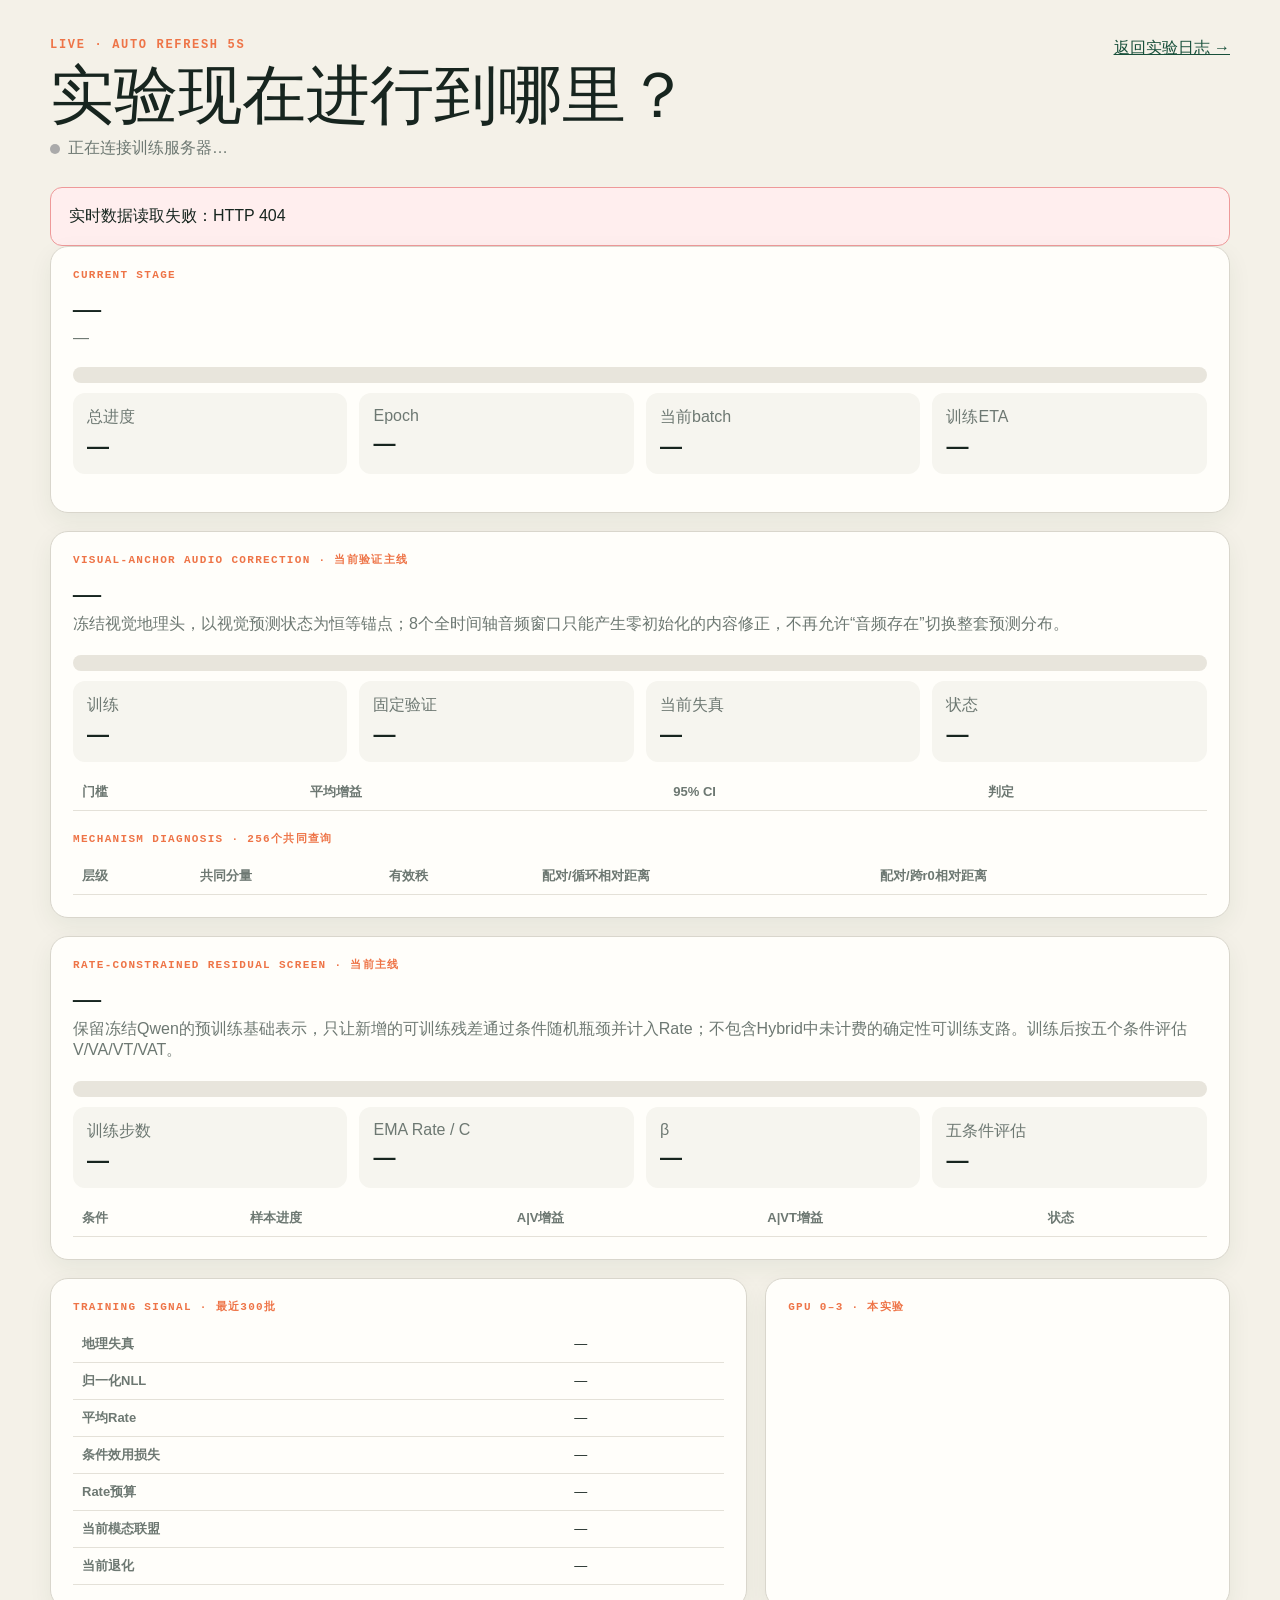
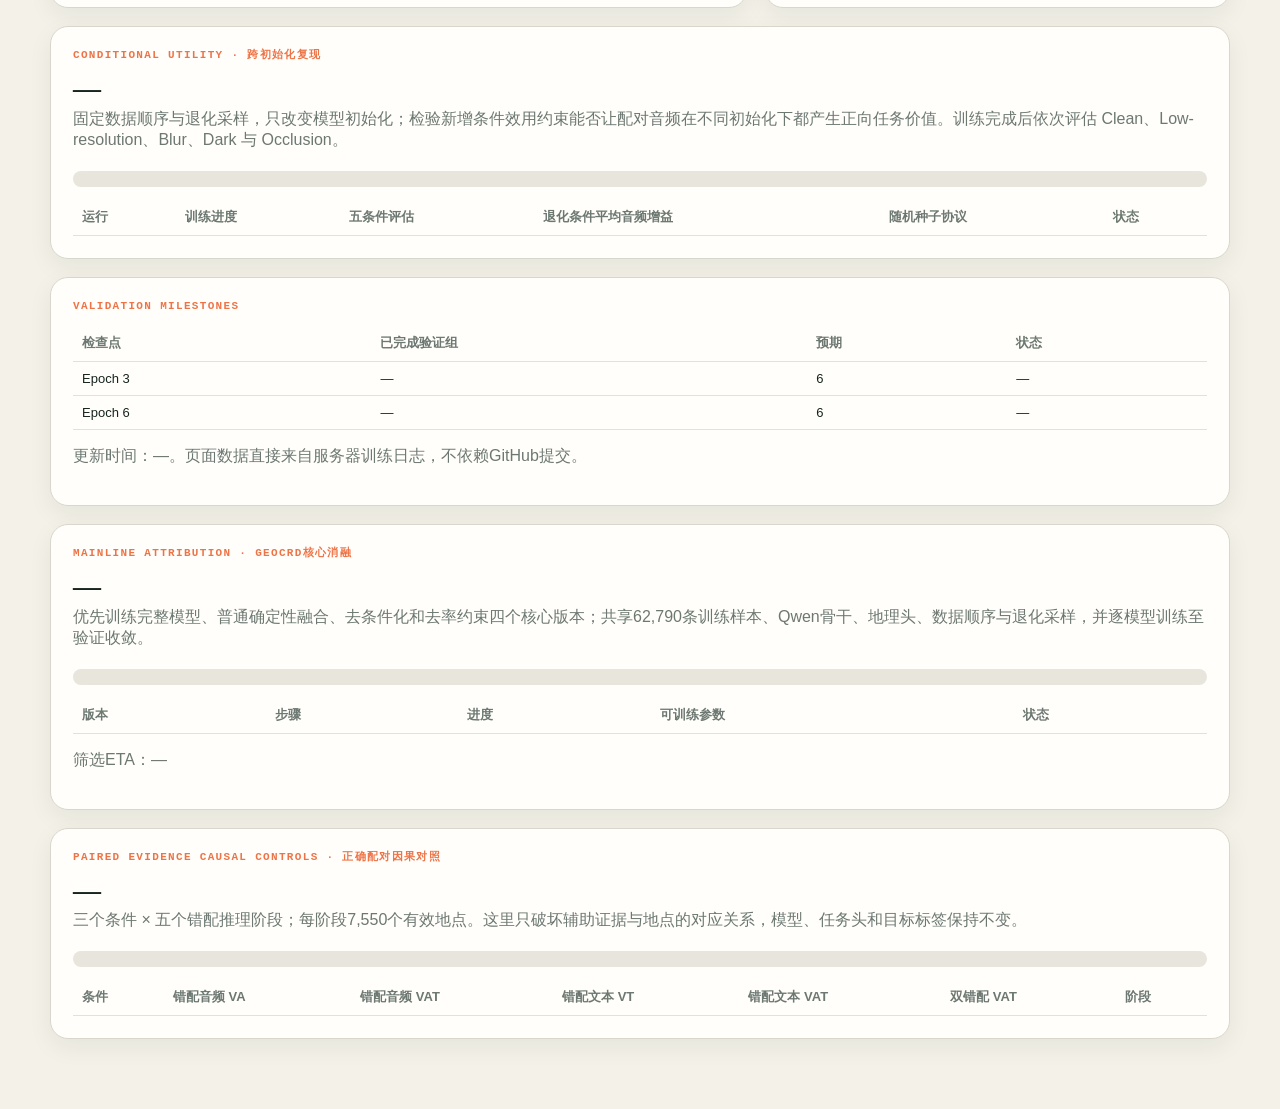
==== commit c0868791: "Record five-seed audio specificity result" ====
--- a/progress.html
+++ b/progress.html
@@ -15,6 +15,7 @@
     <div id="error" hidden class="error"></div>
     <section class="grid">
       <article class="card wide"><div class="label">Current stage</div><div id="stage" class="stage">—</div><div id="stageDetail" class="muted">—</div><div class="bar"><i id="totalBar"></i></div><div class="numbers"><div class="metric"><span class="muted">总进度</span><strong id="percent">—</strong></div><div class="metric"><span class="muted">Epoch</span><strong id="epoch">—</strong></div><div class="metric"><span class="muted">当前batch</span><strong id="batch">—</strong></div><div class="metric"><span class="muted">训练ETA</span><strong id="eta">—</strong></div></div><div id="phases" class="phases"></div></article>
+      <article class="card wide"><div class="label">Visual-anchor audio correction · 当前验证主线</div><div class="stage"><span id="anchorPhase">—</span></div><div class="muted">冻结视觉地理头，以视觉预测状态为恒等锚点；8个全时间轴音频窗口只能产生零初始化的内容修正，不再允许“音频存在”切换整套预测分布。</div><div class="bar"><i id="anchorBar"></i></div><div class="numbers"><div class="metric"><span class="muted">训练</span><strong id="anchorTrain">—</strong></div><div class="metric"><span class="muted">固定验证</span><strong id="anchorEval">—</strong></div><div class="metric"><span class="muted">当前失真</span><strong id="anchorDist">—</strong></div><div class="metric"><span class="muted">状态</span><strong id="anchorState">—</strong></div></div><table><thead><tr><th>门槛</th><th>平均增益</th><th>95% CI</th><th>判定</th></tr></thead><tbody id="anchorRows"></tbody></table><div class="label" style="margin-top:22px">Mechanism diagnosis · 256个共同查询</div><table><thead><tr><th>层级</th><th>共同分量</th><th>有效秩</th><th>配对/循环相对距离</th><th>配对/跨r0相对距离</th></tr></thead><tbody id="mechanismRows"></tbody></table></article>
       <article class="card wide"><div class="label">Rate-constrained residual screen · 当前主线</div><div class="stage"><span id="rateActivePercent">—</span></div><div class="muted">保留冻结Qwen的预训练基础表示，只让新增的可训练残差通过条件随机瓶颈并计入Rate；不包含Hybrid中未计费的确定性可训练支路。训练后按五个条件评估V/VA/VT/VAT。</div><div class="bar"><i id="rateActiveBar"></i></div><div class="numbers"><div class="metric"><span class="muted">训练步数</span><strong id="rateActiveStep">—</strong></div><div class="metric"><span class="muted">EMA Rate / C</span><strong id="rateActiveRate">—</strong></div><div class="metric"><span class="muted">β</span><strong id="rateActiveBeta">—</strong></div><div class="metric"><span class="muted">五条件评估</span><strong id="rateActiveEval">—</strong></div></div><table><thead><tr><th>条件</th><th>样本进度</th><th>A|V增益</th><th>A|VT增益</th><th>状态</th></tr></thead><tbody id="rateActiveRows"></tbody></table></article>
       <article class="card"><div class="label">Training signal · 最近300批</div><table><tbody><tr><th>地理失真</th><td id="distortion">—</td></tr><tr><th>归一化NLL</th><td id="nll">—</td></tr><tr><th>平均Rate</th><td id="rate">—</td></tr><tr><th>条件效用损失</th><td id="utilityLoss">—</td></tr><tr><th>Rate预算</th><td id="budget">—</td></tr><tr><th>当前模态联盟</th><td id="coalition">—</td></tr><tr><th>当前退化</th><td id="corruption">—</td></tr></tbody></table></article>
       <article class="card"><div class="label">GPU 0–3 · 本实验</div><div id="gpus" class="gpu-grid"></div></article>
@@ -27,7 +28,7 @@
   <script>
     const $=id=>document.getElementById(id),fmt=(x,n=4)=>x==null?'—':Number(x).toFixed(n);
     function duration(s){if(s==null||!isFinite(s))return'—';const h=Math.floor(s/3600),m=Math.round((s%3600)/60);return h?`${h}h ${m}m`:`${m}m`}
-    function render(d){$('error').hidden=true;const ra=d.rateactive||{conditions:[],overall_percent:0,training_step:0,training_expected:0,evaluated:0,expected_evaluations:5};$('rateActivePercent').textContent=fmt(ra.overall_percent,1)+'% · '+(ra.running?(ra.phase||'运行中'):ra.complete?'完成':'等待下一阶段');$('rateActiveBar').style.width=Math.min(100,ra.overall_percent||0)+'%';$('rateActiveStep').textContent=(ra.training_step||0).toLocaleString()+'/'+(ra.training_expected||0).toLocaleString();$('rateActiveRate').textContent=fmt(ra.ema_rate,5)+' / '+fmt(ra.rate_budget,3);$('rateActiveBeta').textContent=fmt(ra.beta,6);$('rateActiveEval').textContent=(ra.evaluated||0)+'/'+(ra.expected_evaluations||5);$('rateActiveRows').innerHTML=(ra.conditions||[]).map(x=>'<tr><td>'+x.label+'</td><td>'+x.processed.toLocaleString()+'/'+x.expected.toLocaleString()+' ('+fmt(x.percent,1)+'%)</td><td>'+(x.a_given_v==null?'待评估':(x.a_given_v>=0?'+':'')+fmt(x.a_given_v,5))+'</td><td>'+(x.a_given_vt==null?'待评估':(x.a_given_vt>=0?'+':'')+fmt(x.a_given_vt,5))+'</td><td>'+(x.done?'完成':ra.current_condition===x.key?'评估中':'等待')+'</td></tr>').join('');$('connection').classList.toggle('running',d.running);$('connection').querySelector('span:last-child').textContent=d.running?'训练/评估进程运行中':'当前未检测到训练进程';$('stage').textContent=d.stage;$('stageDetail').textContent=d.stage_detail;const t=d.training;$('percent').textContent=`${fmt(t.percent,1)}%`;$('totalBar').style.width=`${Math.min(100,t.percent)}%`;$('epoch').textContent=`${t.epoch}/${t.target_epochs}`;$('batch').textContent=`${t.batch}/${t.batches_per_epoch}`;$('eta').textContent=duration(t.train_eta_seconds);$('distortion').textContent=fmt(t.window_distortion);$('nll').textContent=fmt(t.window_nll);$('rate').textContent=`${fmt(t.window_rate,5)} / EMA ${fmt(t.ema_rate,5)}`;$('utilityLoss').textContent=fmt(t.window_utility_loss,5);$('budget').textContent=fmt(t.rate_budget,3);$('coalition').textContent=t.coalition||'—';$('corruption').textContent=t.corruption||'—';$('phases').innerHTML=d.phases.map((p,i)=>`<div class="phase ${p.state}"><b>${String(i+1).padStart(2,'0')}</b>${p.name}<small style="display:block;margin-top:6px">${p.state==='done'?'已完成':p.state==='active'?'进行中':'等待'}</small></div>`).join('');$('gpus').innerHTML=d.gpus.filter(g=>g.index<4).map(g=>`<div class="gpu"><strong><span>GPU ${g.index}</span><span>${g.utilization}%</span></strong><div class="muted">${(g.memory_used_mib/1024).toFixed(1)} / ${(g.memory_total_mib/1024).toFixed(1)} GB</div><div class="tinybar"><i style="width:${100*g.memory_used_mib/g.memory_total_mib}%"></i></div></div>`).join('');$('eval3').textContent=d.validation.epoch3.length;$('eval6').textContent=d.validation.epoch6.length;$('eval3State').textContent=d.validation.epoch3.length>=6?'完成':'进行中';$('eval6State').textContent=d.validation.epoch6.length>=6?'完成':'等待/进行中';const u=d.utility||{runs:[],active_or_started:false};const done=u.runs.filter(x=>x.evaluated===x.expected_evaluations).length;const trainPct=u.runs.length?u.runs.reduce((n,x)=>n+x.percent,0)/u.runs.length:0;const evalPct=u.runs.length?100*u.runs.reduce((n,x)=>n+x.evaluated,0)/u.runs.reduce((n,x)=>n+x.expected_evaluations,0):0;$('utilityPercent').textContent=u.active_or_started?`${done}/${u.runs.length} 完成五条件 · 训练 ${fmt(trainPct,1)}% · 评估 ${fmt(evalPct,1)}%`:'尚未启动';$('utilityBar').style.width=`${Math.min(100,(trainPct+evalPct)/2)}%`;$('utilityRows').innerHTML=u.runs.map(x=>`<tr><td>${x.label}</td><td>${x.step.toLocaleString()}/${x.expected.toLocaleString()} (${fmt(x.percent,1)}%)</td><td>${x.evaluated}/${x.expected_evaluations}</td><td>${x.degraded_mean_gain==null?'待评估':(x.degraded_mean_gain>=0?'+':'')+fmt(x.degraded_mean_gain,5)}</td><td>init ${x.init_seed} / data ${x.data_seed} / corruption ${x.corruption_seed}</td><td>${x.running?`${x.phase||'运行中'}${x.condition?' · '+x.condition:''}${x.active_percent==null?'':' · '+fmt(x.active_percent,1)+'%'}`:x.evaluated===x.expected_evaluations?'完成':x.trained?'等待评估':'等待训练'}</td></tr>`).join('');const a=d.ablations||{variants:[],first_checkpoint_percent:0,first_completed:0,converged:0,total_variants:0,eta_seconds:null};$('ablationPercent').textContent=`${a.first_completed}/${a.total_variants}已有检查点 · ${a.converged}/${a.total_variants}已收敛`;$('ablationBar').style.width=`${Math.min(100,a.first_checkpoint_percent)}%`;$('ablationEta').textContent=duration(a.eta_seconds);$('ablationRows').innerHTML=a.variants.map(x=>`<tr><td>${x.variant}</td><td>${fmt(x.epoch_equivalent,2)} epochs</td><td>${x.best_epoch==null?'待验证':`best e${x.best_epoch}`}</td><td>${x.trainable_parameters==null?'—':x.trainable_parameters.toLocaleString()}</td><td>${x.converged?'已收敛':x.running?`${x.phase||'运行中'}${x.condition?' · '+x.condition:''}`:x.first_done?'等待续训':'等待检查点'}</td></tr>`).join('');const c=d.evidence_controls||{conditions:[],percent:0,completed_tasks:0,total_tasks:0};$('causalPercent').textContent=`${fmt(c.percent,1)}% · ${c.completed_tasks}/${c.total_tasks} 阶段完成`;$('causalBar').style.width=`${Math.min(100,c.percent)}%`;$('controlRows').innerHTML=c.conditions.map(x=>`<tr><td>${x.label}</td>${x.tasks.map(t=>`<td>${t.done?'✓ ':''}${Math.min(t.samples,t.expected).toLocaleString()}/${t.expected.toLocaleString()}</td>`).join('')}<td>${x.completed}/5</td></tr>`).join('');$('updated').textContent=new Date(d.updated_at*1000).toLocaleString('zh-CN',{hour12:false})}
+    function render(d){$('error').hidden=true;const va=d.visual_anchor||{phase:'等待启动',step:0,expected:0,train_percent:0,validation_processed:0,validation_total:4096,overall_percent:0,latest:{}};$('anchorPhase').textContent=va.phase;$('anchorBar').style.width=Math.min(100,va.overall_percent||0)+'%';$('anchorTrain').textContent=(va.step||0).toLocaleString()+'/'+(va.expected||0).toLocaleString()+' ('+fmt(va.train_percent||0,1)+'%)';$('anchorEval').textContent=va.phase==='音频内容特异性机制诊断'?'机制 '+(va.mechanism_processed||0).toLocaleString()+'/'+(va.mechanism_total||768).toLocaleString():(va.validation_processed||0).toLocaleString()+'/'+(va.validation_total||4096).toLocaleString();$('anchorDist').textContent=fmt((va.latest||{}).distortion);$('anchorState').textContent=va.complete?((va.seed_count||1)+'种子汇总完成'):va.running?'运行中':'等待';const checks=[['正确音频 > 视觉',va.utility],['正确音频 > 循环错配',va.cyclic_specificity],['正确音频 > 跨r0错配',va.cross_r0_specificity]];$('anchorRows').innerHTML=checks.map(([name,x])=>{x=x||{};const ci=x.ci||[];const pass=x.mean!=null&&ci.length===2&&ci[0]>0;return `<tr><td>${name}</td><td>${x.mean==null?'待评估':(x.mean>=0?'+':'')+fmt(x.mean,5)}</td><td>${ci.length===2?'['+fmt(ci[0],5)+', '+fmt(ci[1],5)+']':'—'}</td><td>${x.mean==null?'等待':pass?'稳定通过':(x.positive_seeds==null?'未通过':x.positive_seeds+'/'+(va.seed_count||1)+' 为正，未稳定')}</td></tr>`}).join('');const mech=va.mechanism||{};const cond=mech.conditions||{};const cmp=mech.comparisons||{};const pe=(cond.paired||{}).evidence||{};const pc=(cond.paired||{}).correction||{};const cyc=cmp.paired_vs_cyclic||{};const cr0=cmp.paired_vs_cross_r0||{};const rows=[['音频 evidence',pe,((cyc.evidence||{}).relative_l2_distance||{}).mean,((cr0.evidence||{}).relative_l2_distance||{}).mean],['最终 correction',pc,((cyc.correction||{}).relative_l2_distance||{}).mean,((cr0.correction||{}).relative_l2_distance||{}).mean]];document.getElementById('mechanismRows').innerHTML=rows.map(([name,x,a,b])=>'<tr><td>'+name+'</td><td>'+fmt(x.common_component_fraction,4)+'</td><td>'+fmt(x.entropy_effective_rank,2)+'</td><td>'+fmt(a,4)+'</td><td>'+fmt(b,4)+'</td></tr>').join('');const ra=d.rateactive||{conditions:[],overall_percent:0,training_step:0,training_expected:0,evaluated:0,expected_evaluations:5};$('rateActivePercent').textContent=fmt(ra.overall_percent,1)+'% · '+(ra.running?(ra.phase||'运行中'):ra.complete?'完成':'等待下一阶段');$('rateActiveBar').style.width=Math.min(100,ra.overall_percent||0)+'%';$('rateActiveStep').textContent=(ra.training_step||0).toLocaleString()+'/'+(ra.training_expected||0).toLocaleString();$('rateActiveRate').textContent=fmt(ra.ema_rate,5)+' / '+fmt(ra.rate_budget,3);$('rateActiveBeta').textContent=fmt(ra.beta,6);$('rateActiveEval').textContent=(ra.evaluated||0)+'/'+(ra.expected_evaluations||5);$('rateActiveRows').innerHTML=(ra.conditions||[]).map(x=>'<tr><td>'+x.label+'</td><td>'+x.processed.toLocaleString()+'/'+x.expected.toLocaleString()+' ('+fmt(x.percent,1)+'%)</td><td>'+(x.a_given_v==null?'待评估':(x.a_given_v>=0?'+':'')+fmt(x.a_given_v,5))+'</td><td>'+(x.a_given_vt==null?'待评估':(x.a_given_vt>=0?'+':'')+fmt(x.a_given_vt,5))+'</td><td>'+(x.done?'完成':ra.current_condition===x.key?'评估中':'等待')+'</td></tr>').join('');$('connection').classList.toggle('running',d.running);$('connection').querySelector('span:last-child').textContent=d.running?'训练/评估进程运行中':'当前未检测到训练进程';$('stage').textContent=d.stage;$('stageDetail').textContent=d.stage_detail;const t=d.training;$('percent').textContent=`${fmt(t.percent,1)}%`;$('totalBar').style.width=`${Math.min(100,t.percent)}%`;$('epoch').textContent=`${t.epoch}/${t.target_epochs}`;$('batch').textContent=`${t.batch}/${t.batches_per_epoch}`;$('eta').textContent=duration(t.train_eta_seconds);$('distortion').textContent=fmt(t.window_distortion);$('nll').textContent=fmt(t.window_nll);$('rate').textContent=`${fmt(t.window_rate,5)} / EMA ${fmt(t.ema_rate,5)}`;$('utilityLoss').textContent=fmt(t.window_utility_loss,5);$('budget').textContent=fmt(t.rate_budget,3);$('coalition').textContent=t.coalition||'—';$('corruption').textContent=t.corruption||'—';$('phases').innerHTML=d.phases.map((p,i)=>`<div class="phase ${p.state}"><b>${String(i+1).padStart(2,'0')}</b>${p.name}<small style="display:block;margin-top:6px">${p.state==='done'?'已完成':p.state==='active'?'进行中':'等待'}</small></div>`).join('');$('gpus').innerHTML=d.gpus.filter(g=>g.index<4).map(g=>`<div class="gpu"><strong><span>GPU ${g.index}</span><span>${g.utilization}%</span></strong><div class="muted">${(g.memory_used_mib/1024).toFixed(1)} / ${(g.memory_total_mib/1024).toFixed(1)} GB</div><div class="tinybar"><i style="width:${100*g.memory_used_mib/g.memory_total_mib}%"></i></div></div>`).join('');$('eval3').textContent=d.validation.epoch3.length;$('eval6').textContent=d.validation.epoch6.length;$('eval3State').textContent=d.validation.epoch3.length>=6?'完成':'进行中';$('eval6State').textContent=d.validation.epoch6.length>=6?'完成':'等待/进行中';const u=d.utility||{runs:[],active_or_started:false};const done=u.runs.filter(x=>x.evaluated===x.expected_evaluations).length;const trainPct=u.runs.length?u.runs.reduce((n,x)=>n+x.percent,0)/u.runs.length:0;const evalPct=u.runs.length?100*u.runs.reduce((n,x)=>n+x.evaluated,0)/u.runs.reduce((n,x)=>n+x.expected_evaluations,0):0;$('utilityPercent').textContent=u.active_or_started?`${done}/${u.runs.length} 完成五条件 · 训练 ${fmt(trainPct,1)}% · 评估 ${fmt(evalPct,1)}%`:'尚未启动';$('utilityBar').style.width=`${Math.min(100,(trainPct+evalPct)/2)}%`;$('utilityRows').innerHTML=u.runs.map(x=>`<tr><td>${x.label}</td><td>${x.step.toLocaleString()}/${x.expected.toLocaleString()} (${fmt(x.percent,1)}%)</td><td>${x.evaluated}/${x.expected_evaluations}</td><td>${x.degraded_mean_gain==null?'待评估':(x.degraded_mean_gain>=0?'+':'')+fmt(x.degraded_mean_gain,5)}</td><td>init ${x.init_seed} / data ${x.data_seed} / corruption ${x.corruption_seed}</td><td>${x.running?`${x.phase||'运行中'}${x.condition?' · '+x.condition:''}${x.active_percent==null?'':' · '+fmt(x.active_percent,1)+'%'}`:x.evaluated===x.expected_evaluations?'完成':x.trained?'等待评估':'等待训练'}</td></tr>`).join('');const a=d.ablations||{variants:[],first_checkpoint_percent:0,first_completed:0,converged:0,total_variants:0,eta_seconds:null};$('ablationPercent').textContent=`${a.first_completed}/${a.total_variants}已有检查点 · ${a.converged}/${a.total_variants}已收敛`;$('ablationBar').style.width=`${Math.min(100,a.first_checkpoint_percent)}%`;$('ablationEta').textContent=duration(a.eta_seconds);$('ablationRows').innerHTML=a.variants.map(x=>`<tr><td>${x.variant}</td><td>${fmt(x.epoch_equivalent,2)} epochs</td><td>${x.best_epoch==null?'待验证':`best e${x.best_epoch}`}</td><td>${x.trainable_parameters==null?'—':x.trainable_parameters.toLocaleString()}</td><td>${x.converged?'已收敛':x.running?`${x.phase||'运行中'}${x.condition?' · '+x.condition:''}`:x.first_done?'等待续训':'等待检查点'}</td></tr>`).join('');const c=d.evidence_controls||{conditions:[],percent:0,completed_tasks:0,total_tasks:0};$('causalPercent').textContent=`${fmt(c.percent,1)}% · ${c.completed_tasks}/${c.total_tasks} 阶段完成`;$('causalBar').style.width=`${Math.min(100,c.percent)}%`;$('controlRows').innerHTML=c.conditions.map(x=>`<tr><td>${x.label}</td>${x.tasks.map(t=>`<td>${t.done?'✓ ':''}${Math.min(t.samples,t.expected).toLocaleString()}/${t.expected.toLocaleString()}</td>`).join('')}<td>${x.completed}/5</td></tr>`).join('');$('updated').textContent=new Date(d.updated_at*1000).toLocaleString('zh-CN',{hour12:false})}
     async function refresh(){try{const r=await fetch('/api/training-progress',{cache:'no-store'});if(!r.ok)throw Error(`HTTP ${r.status}`);render(await r.json())}catch(e){$('error').hidden=false;$('error').textContent=`实时数据读取失败：${e.message}`}}
     refresh();setInterval(refresh,5000);
   </script>
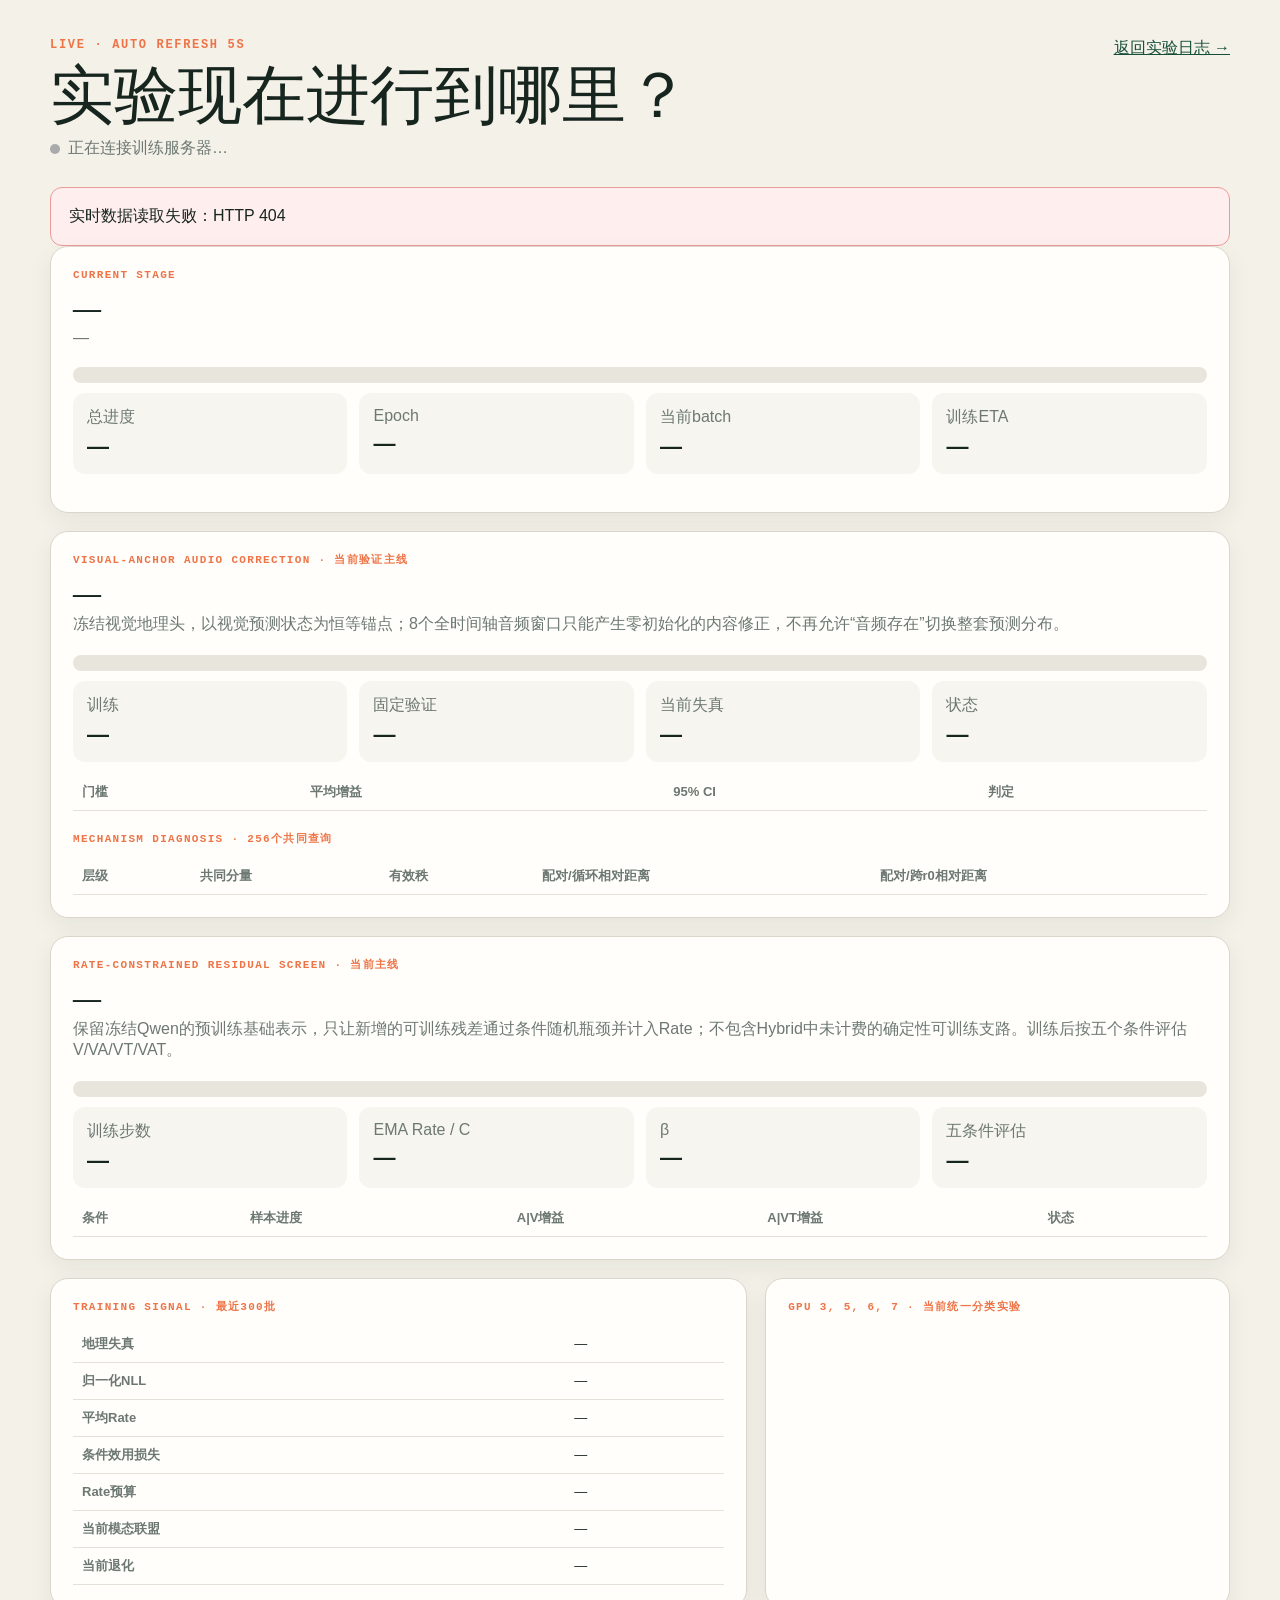
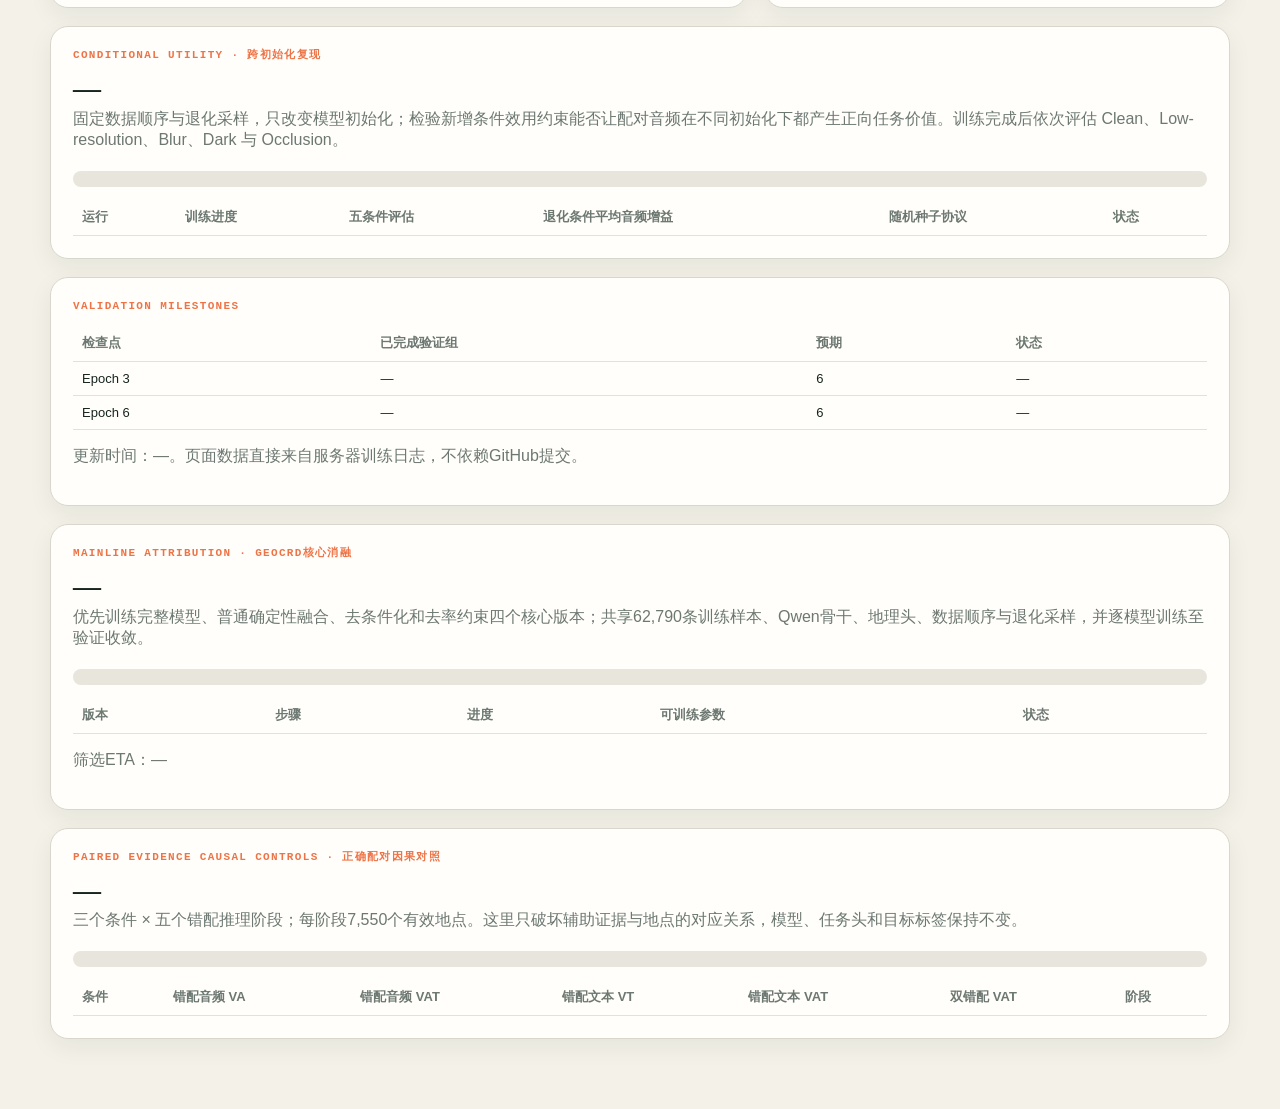
==== commit 6a47c155: "Document full classification regression and retrieval validation" ====
--- a/progress.html
+++ b/progress.html
@@ -18,7 +18,7 @@
       <article class="card wide"><div class="label">Visual-anchor audio correction · 当前验证主线</div><div class="stage"><span id="anchorPhase">—</span></div><div class="muted">冻结视觉地理头，以视觉预测状态为恒等锚点；8个全时间轴音频窗口只能产生零初始化的内容修正，不再允许“音频存在”切换整套预测分布。</div><div class="bar"><i id="anchorBar"></i></div><div class="numbers"><div class="metric"><span class="muted">训练</span><strong id="anchorTrain">—</strong></div><div class="metric"><span class="muted">固定验证</span><strong id="anchorEval">—</strong></div><div class="metric"><span class="muted">当前失真</span><strong id="anchorDist">—</strong></div><div class="metric"><span class="muted">状态</span><strong id="anchorState">—</strong></div></div><table><thead><tr><th>门槛</th><th>平均增益</th><th>95% CI</th><th>判定</th></tr></thead><tbody id="anchorRows"></tbody></table><div class="label" style="margin-top:22px">Mechanism diagnosis · 256个共同查询</div><table><thead><tr><th>层级</th><th>共同分量</th><th>有效秩</th><th>配对/循环相对距离</th><th>配对/跨r0相对距离</th></tr></thead><tbody id="mechanismRows"></tbody></table></article>
       <article class="card wide"><div class="label">Rate-constrained residual screen · 当前主线</div><div class="stage"><span id="rateActivePercent">—</span></div><div class="muted">保留冻结Qwen的预训练基础表示，只让新增的可训练残差通过条件随机瓶颈并计入Rate；不包含Hybrid中未计费的确定性可训练支路。训练后按五个条件评估V/VA/VT/VAT。</div><div class="bar"><i id="rateActiveBar"></i></div><div class="numbers"><div class="metric"><span class="muted">训练步数</span><strong id="rateActiveStep">—</strong></div><div class="metric"><span class="muted">EMA Rate / C</span><strong id="rateActiveRate">—</strong></div><div class="metric"><span class="muted">β</span><strong id="rateActiveBeta">—</strong></div><div class="metric"><span class="muted">五条件评估</span><strong id="rateActiveEval">—</strong></div></div><table><thead><tr><th>条件</th><th>样本进度</th><th>A|V增益</th><th>A|VT增益</th><th>状态</th></tr></thead><tbody id="rateActiveRows"></tbody></table></article>
       <article class="card"><div class="label">Training signal · 最近300批</div><table><tbody><tr><th>地理失真</th><td id="distortion">—</td></tr><tr><th>归一化NLL</th><td id="nll">—</td></tr><tr><th>平均Rate</th><td id="rate">—</td></tr><tr><th>条件效用损失</th><td id="utilityLoss">—</td></tr><tr><th>Rate预算</th><td id="budget">—</td></tr><tr><th>当前模态联盟</th><td id="coalition">—</td></tr><tr><th>当前退化</th><td id="corruption">—</td></tr></tbody></table></article>
-      <article class="card"><div class="label">GPU 0–3 · 本实验</div><div id="gpus" class="gpu-grid"></div></article>
+      <article class="card"><div class="label">GPU 3, 5, 6, 7 · 当前统一分类实验</div><div id="gpus" class="gpu-grid"></div></article>
       <article class="card wide"><div class="label">Conditional utility · 跨初始化复现</div><div class="stage"><span id="utilityPercent">—</span></div><div class="muted">固定数据顺序与退化采样，只改变模型初始化；检验新增条件效用约束能否让配对音频在不同初始化下都产生正向任务价值。训练完成后依次评估 Clean、Low-resolution、Blur、Dark 与 Occlusion。</div><div class="bar"><i id="utilityBar"></i></div><table><thead><tr><th>运行</th><th>训练进度</th><th>五条件评估</th><th>退化条件平均音频增益</th><th>随机种子协议</th><th>状态</th></tr></thead><tbody id="utilityRows"></tbody></table></article>
       <article class="card wide"><div class="label">Validation milestones</div><table><thead><tr><th>检查点</th><th>已完成验证组</th><th>预期</th><th>状态</th></tr></thead><tbody><tr><td>Epoch 3</td><td id="eval3">—</td><td>6</td><td id="eval3State">—</td></tr><tr><td>Epoch 6</td><td id="eval6">—</td><td>6</td><td id="eval6State">—</td></tr></tbody></table><p class="muted">更新时间：<span id="updated">—</span>。页面数据直接来自服务器训练日志，不依赖GitHub提交。</p></article>
       <article class="card wide"><div class="label">Mainline attribution · GeoCRD核心消融</div><div class="stage"><span id="ablationPercent">—</span></div><div class="muted">优先训练完整模型、普通确定性融合、去条件化和去率约束四个核心版本；共享62,790条训练样本、Qwen骨干、地理头、数据顺序与退化采样，并逐模型训练至验证收敛。</div><div class="bar"><i id="ablationBar"></i></div><table><thead><tr><th>版本</th><th>步骤</th><th>进度</th><th>可训练参数</th><th>状态</th></tr></thead><tbody id="ablationRows"></tbody></table><p class="muted">筛选ETA：<span id="ablationEta">—</span></p></article>
@@ -28,7 +28,7 @@
   <script>
     const $=id=>document.getElementById(id),fmt=(x,n=4)=>x==null?'—':Number(x).toFixed(n);
     function duration(s){if(s==null||!isFinite(s))return'—';const h=Math.floor(s/3600),m=Math.round((s%3600)/60);return h?`${h}h ${m}m`:`${m}m`}
-    function render(d){$('error').hidden=true;const va=d.visual_anchor||{phase:'等待启动',step:0,expected:0,train_percent:0,validation_processed:0,validation_total:4096,overall_percent:0,latest:{}};$('anchorPhase').textContent=va.phase;$('anchorBar').style.width=Math.min(100,va.overall_percent||0)+'%';$('anchorTrain').textContent=(va.step||0).toLocaleString()+'/'+(va.expected||0).toLocaleString()+' ('+fmt(va.train_percent||0,1)+'%)';$('anchorEval').textContent=va.phase==='音频内容特异性机制诊断'?'机制 '+(va.mechanism_processed||0).toLocaleString()+'/'+(va.mechanism_total||768).toLocaleString():(va.validation_processed||0).toLocaleString()+'/'+(va.validation_total||4096).toLocaleString();$('anchorDist').textContent=fmt((va.latest||{}).distortion);$('anchorState').textContent=va.complete?((va.seed_count||1)+'种子汇总完成'):va.running?'运行中':'等待';const checks=[['正确音频 > 视觉',va.utility],['正确音频 > 循环错配',va.cyclic_specificity],['正确音频 > 跨r0错配',va.cross_r0_specificity]];$('anchorRows').innerHTML=checks.map(([name,x])=>{x=x||{};const ci=x.ci||[];const pass=x.mean!=null&&ci.length===2&&ci[0]>0;return `<tr><td>${name}</td><td>${x.mean==null?'待评估':(x.mean>=0?'+':'')+fmt(x.mean,5)}</td><td>${ci.length===2?'['+fmt(ci[0],5)+', '+fmt(ci[1],5)+']':'—'}</td><td>${x.mean==null?'等待':pass?'稳定通过':(x.positive_seeds==null?'未通过':x.positive_seeds+'/'+(va.seed_count||1)+' 为正，未稳定')}</td></tr>`}).join('');const mech=va.mechanism||{};const cond=mech.conditions||{};const cmp=mech.comparisons||{};const pe=(cond.paired||{}).evidence||{};const pc=(cond.paired||{}).correction||{};const cyc=cmp.paired_vs_cyclic||{};const cr0=cmp.paired_vs_cross_r0||{};const rows=[['音频 evidence',pe,((cyc.evidence||{}).relative_l2_distance||{}).mean,((cr0.evidence||{}).relative_l2_distance||{}).mean],['最终 correction',pc,((cyc.correction||{}).relative_l2_distance||{}).mean,((cr0.correction||{}).relative_l2_distance||{}).mean]];document.getElementById('mechanismRows').innerHTML=rows.map(([name,x,a,b])=>'<tr><td>'+name+'</td><td>'+fmt(x.common_component_fraction,4)+'</td><td>'+fmt(x.entropy_effective_rank,2)+'</td><td>'+fmt(a,4)+'</td><td>'+fmt(b,4)+'</td></tr>').join('');const ra=d.rateactive||{conditions:[],overall_percent:0,training_step:0,training_expected:0,evaluated:0,expected_evaluations:5};$('rateActivePercent').textContent=fmt(ra.overall_percent,1)+'% · '+(ra.running?(ra.phase||'运行中'):ra.complete?'完成':'等待下一阶段');$('rateActiveBar').style.width=Math.min(100,ra.overall_percent||0)+'%';$('rateActiveStep').textContent=(ra.training_step||0).toLocaleString()+'/'+(ra.training_expected||0).toLocaleString();$('rateActiveRate').textContent=fmt(ra.ema_rate,5)+' / '+fmt(ra.rate_budget,3);$('rateActiveBeta').textContent=fmt(ra.beta,6);$('rateActiveEval').textContent=(ra.evaluated||0)+'/'+(ra.expected_evaluations||5);$('rateActiveRows').innerHTML=(ra.conditions||[]).map(x=>'<tr><td>'+x.label+'</td><td>'+x.processed.toLocaleString()+'/'+x.expected.toLocaleString()+' ('+fmt(x.percent,1)+'%)</td><td>'+(x.a_given_v==null?'待评估':(x.a_given_v>=0?'+':'')+fmt(x.a_given_v,5))+'</td><td>'+(x.a_given_vt==null?'待评估':(x.a_given_vt>=0?'+':'')+fmt(x.a_given_vt,5))+'</td><td>'+(x.done?'完成':ra.current_condition===x.key?'评估中':'等待')+'</td></tr>').join('');$('connection').classList.toggle('running',d.running);$('connection').querySelector('span:last-child').textContent=d.running?'训练/评估进程运行中':'当前未检测到训练进程';$('stage').textContent=d.stage;$('stageDetail').textContent=d.stage_detail;const t=d.training;$('percent').textContent=`${fmt(t.percent,1)}%`;$('totalBar').style.width=`${Math.min(100,t.percent)}%`;$('epoch').textContent=`${t.epoch}/${t.target_epochs}`;$('batch').textContent=`${t.batch}/${t.batches_per_epoch}`;$('eta').textContent=duration(t.train_eta_seconds);$('distortion').textContent=fmt(t.window_distortion);$('nll').textContent=fmt(t.window_nll);$('rate').textContent=`${fmt(t.window_rate,5)} / EMA ${fmt(t.ema_rate,5)}`;$('utilityLoss').textContent=fmt(t.window_utility_loss,5);$('budget').textContent=fmt(t.rate_budget,3);$('coalition').textContent=t.coalition||'—';$('corruption').textContent=t.corruption||'—';$('phases').innerHTML=d.phases.map((p,i)=>`<div class="phase ${p.state}"><b>${String(i+1).padStart(2,'0')}</b>${p.name}<small style="display:block;margin-top:6px">${p.state==='done'?'已完成':p.state==='active'?'进行中':'等待'}</small></div>`).join('');$('gpus').innerHTML=d.gpus.filter(g=>g.index<4).map(g=>`<div class="gpu"><strong><span>GPU ${g.index}</span><span>${g.utilization}%</span></strong><div class="muted">${(g.memory_used_mib/1024).toFixed(1)} / ${(g.memory_total_mib/1024).toFixed(1)} GB</div><div class="tinybar"><i style="width:${100*g.memory_used_mib/g.memory_total_mib}%"></i></div></div>`).join('');$('eval3').textContent=d.validation.epoch3.length;$('eval6').textContent=d.validation.epoch6.length;$('eval3State').textContent=d.validation.epoch3.length>=6?'完成':'进行中';$('eval6State').textContent=d.validation.epoch6.length>=6?'完成':'等待/进行中';const u=d.utility||{runs:[],active_or_started:false};const done=u.runs.filter(x=>x.evaluated===x.expected_evaluations).length;const trainPct=u.runs.length?u.runs.reduce((n,x)=>n+x.percent,0)/u.runs.length:0;const evalPct=u.runs.length?100*u.runs.reduce((n,x)=>n+x.evaluated,0)/u.runs.reduce((n,x)=>n+x.expected_evaluations,0):0;$('utilityPercent').textContent=u.active_or_started?`${done}/${u.runs.length} 完成五条件 · 训练 ${fmt(trainPct,1)}% · 评估 ${fmt(evalPct,1)}%`:'尚未启动';$('utilityBar').style.width=`${Math.min(100,(trainPct+evalPct)/2)}%`;$('utilityRows').innerHTML=u.runs.map(x=>`<tr><td>${x.label}</td><td>${x.step.toLocaleString()}/${x.expected.toLocaleString()} (${fmt(x.percent,1)}%)</td><td>${x.evaluated}/${x.expected_evaluations}</td><td>${x.degraded_mean_gain==null?'待评估':(x.degraded_mean_gain>=0?'+':'')+fmt(x.degraded_mean_gain,5)}</td><td>init ${x.init_seed} / data ${x.data_seed} / corruption ${x.corruption_seed}</td><td>${x.running?`${x.phase||'运行中'}${x.condition?' · '+x.condition:''}${x.active_percent==null?'':' · '+fmt(x.active_percent,1)+'%'}`:x.evaluated===x.expected_evaluations?'完成':x.trained?'等待评估':'等待训练'}</td></tr>`).join('');const a=d.ablations||{variants:[],first_checkpoint_percent:0,first_completed:0,converged:0,total_variants:0,eta_seconds:null};$('ablationPercent').textContent=`${a.first_completed}/${a.total_variants}已有检查点 · ${a.converged}/${a.total_variants}已收敛`;$('ablationBar').style.width=`${Math.min(100,a.first_checkpoint_percent)}%`;$('ablationEta').textContent=duration(a.eta_seconds);$('ablationRows').innerHTML=a.variants.map(x=>`<tr><td>${x.variant}</td><td>${fmt(x.epoch_equivalent,2)} epochs</td><td>${x.best_epoch==null?'待验证':`best e${x.best_epoch}`}</td><td>${x.trainable_parameters==null?'—':x.trainable_parameters.toLocaleString()}</td><td>${x.converged?'已收敛':x.running?`${x.phase||'运行中'}${x.condition?' · '+x.condition:''}`:x.first_done?'等待续训':'等待检查点'}</td></tr>`).join('');const c=d.evidence_controls||{conditions:[],percent:0,completed_tasks:0,total_tasks:0};$('causalPercent').textContent=`${fmt(c.percent,1)}% · ${c.completed_tasks}/${c.total_tasks} 阶段完成`;$('causalBar').style.width=`${Math.min(100,c.percent)}%`;$('controlRows').innerHTML=c.conditions.map(x=>`<tr><td>${x.label}</td>${x.tasks.map(t=>`<td>${t.done?'✓ ':''}${Math.min(t.samples,t.expected).toLocaleString()}/${t.expected.toLocaleString()}</td>`).join('')}<td>${x.completed}/5</td></tr>`).join('');$('updated').textContent=new Date(d.updated_at*1000).toLocaleString('zh-CN',{hour12:false})}
+    function render(d){$('error').hidden=true;const va=d.visual_anchor||{phase:'等待启动',step:0,expected:0,train_percent:0,validation_processed:0,validation_total:4096,overall_percent:0,latest:{}};$('anchorPhase').textContent=va.phase;$('anchorBar').style.width=Math.min(100,va.overall_percent||0)+'%';$('anchorTrain').textContent=(va.step||0).toLocaleString()+'/'+(va.expected||0).toLocaleString()+' ('+fmt(va.train_percent||0,1)+'%)';$('anchorEval').textContent=va.phase==='音频内容特异性机制诊断'?'机制 '+(va.mechanism_processed||0).toLocaleString()+'/'+(va.mechanism_total||768).toLocaleString():(va.validation_processed||0).toLocaleString()+'/'+(va.validation_total||4096).toLocaleString();$('anchorDist').textContent=fmt((va.latest||{}).distortion);$('anchorState').textContent=va.complete?((va.seed_count||1)+'种子汇总完成'):va.running?'运行中':'等待';const checks=[['正确音频 > 视觉',va.utility],['正确音频 > 循环错配',va.cyclic_specificity],['正确音频 > 跨r0错配',va.cross_r0_specificity]];$('anchorRows').innerHTML=checks.map(([name,x])=>{x=x||{};const ci=x.ci||[];const pass=x.mean!=null&&ci.length===2&&ci[0]>0;return `<tr><td>${name}</td><td>${x.mean==null?'待评估':(x.mean>=0?'+':'')+fmt(x.mean,5)}</td><td>${ci.length===2?'['+fmt(ci[0],5)+', '+fmt(ci[1],5)+']':'—'}</td><td>${x.mean==null?'等待':pass?'稳定通过':(x.positive_seeds==null?'未通过':x.positive_seeds+'/'+(va.seed_count||1)+' 为正，未稳定')}</td></tr>`}).join('');const mech=va.mechanism||{};const cond=mech.conditions||{};const cmp=mech.comparisons||{};const pe=(cond.paired||{}).evidence||{};const pc=(cond.paired||{}).correction||{};const cyc=cmp.paired_vs_cyclic||{};const cr0=cmp.paired_vs_cross_r0||{};const rows=[['音频 evidence',pe,((cyc.evidence||{}).relative_l2_distance||{}).mean,((cr0.evidence||{}).relative_l2_distance||{}).mean],['最终 correction',pc,((cyc.correction||{}).relative_l2_distance||{}).mean,((cr0.correction||{}).relative_l2_distance||{}).mean]];document.getElementById('mechanismRows').innerHTML=rows.map(([name,x,a,b])=>'<tr><td>'+name+'</td><td>'+fmt(x.common_component_fraction,4)+'</td><td>'+fmt(x.entropy_effective_rank,2)+'</td><td>'+fmt(a,4)+'</td><td>'+fmt(b,4)+'</td></tr>').join('');const ra=d.rateactive||{conditions:[],overall_percent:0,training_step:0,training_expected:0,evaluated:0,expected_evaluations:5};$('rateActivePercent').textContent=fmt(ra.overall_percent,1)+'% · '+(ra.running?(ra.phase||'运行中'):ra.complete?'完成':'等待下一阶段');$('rateActiveBar').style.width=Math.min(100,ra.overall_percent||0)+'%';$('rateActiveStep').textContent=(ra.training_step||0).toLocaleString()+'/'+(ra.training_expected||0).toLocaleString();$('rateActiveRate').textContent=fmt(ra.ema_rate,5)+' / '+fmt(ra.rate_budget,3);$('rateActiveBeta').textContent=fmt(ra.beta,6);$('rateActiveEval').textContent=(ra.evaluated||0)+'/'+(ra.expected_evaluations||5);$('rateActiveRows').innerHTML=(ra.conditions||[]).map(x=>'<tr><td>'+x.label+'</td><td>'+x.processed.toLocaleString()+'/'+x.expected.toLocaleString()+' ('+fmt(x.percent,1)+'%)</td><td>'+(x.a_given_v==null?'待评估':(x.a_given_v>=0?'+':'')+fmt(x.a_given_v,5))+'</td><td>'+(x.a_given_vt==null?'待评估':(x.a_given_vt>=0?'+':'')+fmt(x.a_given_vt,5))+'</td><td>'+(x.done?'完成':ra.current_condition===x.key?'评估中':'等待')+'</td></tr>').join('');$('connection').classList.toggle('running',d.running);$('connection').querySelector('span:last-child').textContent=d.running?'训练/评估进程运行中':'当前未检测到训练进程';$('stage').textContent=d.stage;$('stageDetail').textContent=d.stage_detail;const t=d.training;$('percent').textContent=`${fmt(t.percent,1)}%`;$('totalBar').style.width=`${Math.min(100,t.percent)}%`;$('epoch').textContent=`${t.epoch}/${t.target_epochs}`;$('batch').textContent=`${t.batch}/${t.batches_per_epoch}`;$('eta').textContent=duration(t.train_eta_seconds);$('distortion').textContent=fmt(t.window_distortion);$('nll').textContent=fmt(t.window_nll);$('rate').textContent=`${fmt(t.window_rate,5)} / EMA ${fmt(t.ema_rate,5)}`;$('utilityLoss').textContent=fmt(t.window_utility_loss,5);$('budget').textContent=fmt(t.rate_budget,3);$('coalition').textContent=t.coalition||'—';$('corruption').textContent=t.corruption||'—';$('phases').innerHTML=d.phases.map((p,i)=>`<div class="phase ${p.state}"><b>${String(i+1).padStart(2,'0')}</b>${p.name}<small style="display:block;margin-top:6px">${p.state==='done'?'已完成':p.state==='active'?'进行中':'等待'}</small></div>`).join('');$('gpus').innerHTML=d.gpus.filter(g=>[3,5,6,7].includes(g.index)).map(g=>`<div class="gpu"><strong><span>GPU ${g.index}</span><span>${g.utilization}%</span></strong><div class="muted">${(g.memory_used_mib/1024).toFixed(1)} / ${(g.memory_total_mib/1024).toFixed(1)} GB</div><div class="tinybar"><i style="width:${100*g.memory_used_mib/g.memory_total_mib}%"></i></div></div>`).join('');$('eval3').textContent=d.validation.epoch3.length;$('eval6').textContent=d.validation.epoch6.length;$('eval3State').textContent=d.validation.epoch3.length>=6?'完成':'进行中';$('eval6State').textContent=d.validation.epoch6.length>=6?'完成':'等待/进行中';const u=d.utility||{runs:[],active_or_started:false};const done=u.runs.filter(x=>x.evaluated===x.expected_evaluations).length;const trainPct=u.runs.length?u.runs.reduce((n,x)=>n+x.percent,0)/u.runs.length:0;const evalPct=u.runs.length?100*u.runs.reduce((n,x)=>n+x.evaluated,0)/u.runs.reduce((n,x)=>n+x.expected_evaluations,0):0;$('utilityPercent').textContent=u.active_or_started?`${done}/${u.runs.length} 完成五条件 · 训练 ${fmt(trainPct,1)}% · 评估 ${fmt(evalPct,1)}%`:'尚未启动';$('utilityBar').style.width=`${Math.min(100,(trainPct+evalPct)/2)}%`;$('utilityRows').innerHTML=u.runs.map(x=>`<tr><td>${x.label}</td><td>${x.step.toLocaleString()}/${x.expected.toLocaleString()} (${fmt(x.percent,1)}%)</td><td>${x.evaluated}/${x.expected_evaluations}</td><td>${x.degraded_mean_gain==null?'待评估':(x.degraded_mean_gain>=0?'+':'')+fmt(x.degraded_mean_gain,5)}</td><td>init ${x.init_seed} / data ${x.data_seed} / corruption ${x.corruption_seed}</td><td>${x.running?`${x.phase||'运行中'}${x.condition?' · '+x.condition:''}${x.active_percent==null?'':' · '+fmt(x.active_percent,1)+'%'}`:x.evaluated===x.expected_evaluations?'完成':x.trained?'等待评估':'等待训练'}</td></tr>`).join('');const a=d.ablations||{variants:[],first_checkpoint_percent:0,first_completed:0,converged:0,total_variants:0,eta_seconds:null};$('ablationPercent').textContent=`${a.first_completed}/${a.total_variants}已有检查点 · ${a.converged}/${a.total_variants}已收敛`;$('ablationBar').style.width=`${Math.min(100,a.first_checkpoint_percent)}%`;$('ablationEta').textContent=duration(a.eta_seconds);$('ablationRows').innerHTML=a.variants.map(x=>`<tr><td>${x.variant}</td><td>${fmt(x.epoch_equivalent,2)} epochs</td><td>${x.best_epoch==null?'待验证':`best e${x.best_epoch}`}</td><td>${x.trainable_parameters==null?'—':x.trainable_parameters.toLocaleString()}</td><td>${x.converged?'已收敛':x.running?`${x.phase||'运行中'}${x.condition?' · '+x.condition:''}`:x.first_done?'等待续训':'等待检查点'}</td></tr>`).join('');const c=d.evidence_controls||{conditions:[],percent:0,completed_tasks:0,total_tasks:0};$('causalPercent').textContent=`${fmt(c.percent,1)}% · ${c.completed_tasks}/${c.total_tasks} 阶段完成`;$('causalBar').style.width=`${Math.min(100,c.percent)}%`;$('controlRows').innerHTML=c.conditions.map(x=>`<tr><td>${x.label}</td>${x.tasks.map(t=>`<td>${t.done?'✓ ':''}${Math.min(t.samples,t.expected).toLocaleString()}/${t.expected.toLocaleString()}</td>`).join('')}<td>${x.completed}/5</td></tr>`).join('');$('updated').textContent=new Date(d.updated_at*1000).toLocaleString('zh-CN',{hour12:false})}
     async function refresh(){try{const r=await fetch('/api/training-progress',{cache:'no-store'});if(!r.ok)throw Error(`HTTP ${r.status}`);render(await r.json())}catch(e){$('error').hidden=false;$('error').textContent=`实时数据读取失败：${e.message}`}}
     refresh();setInterval(refresh,5000);
   </script>
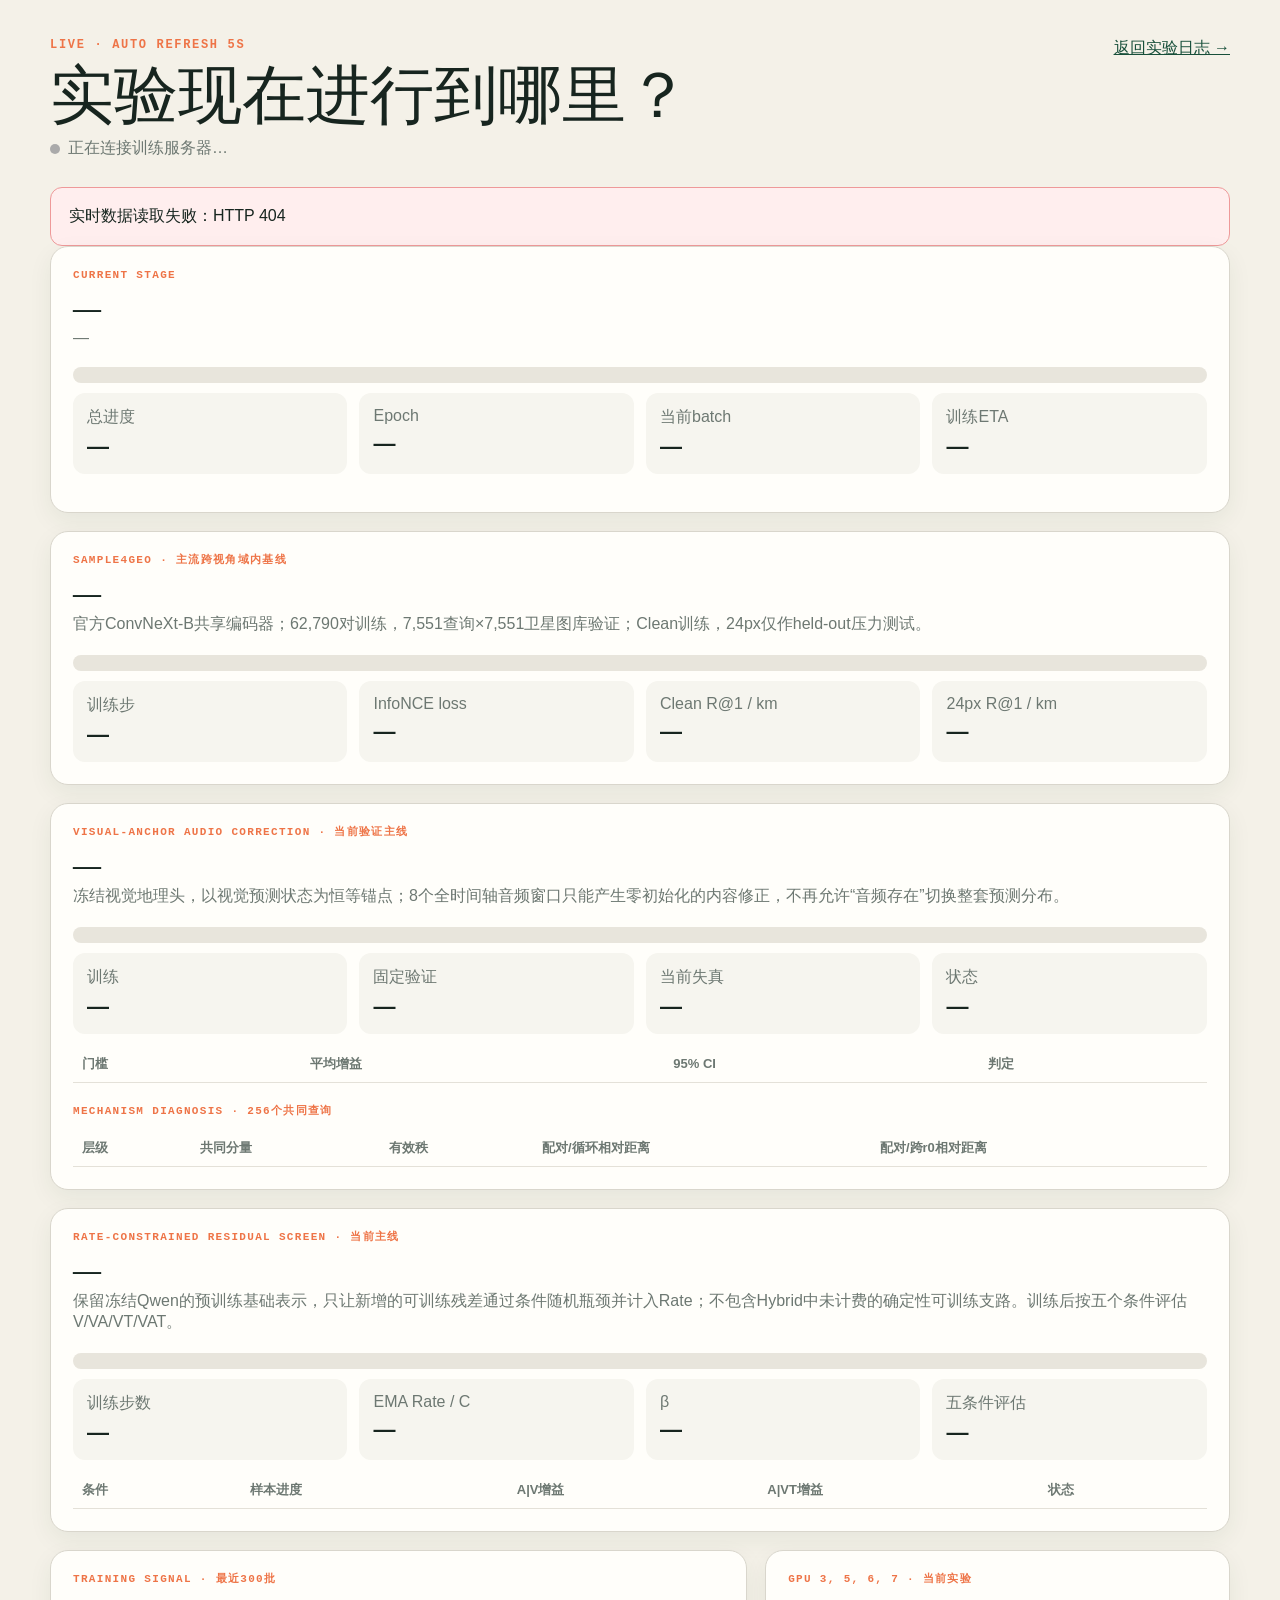
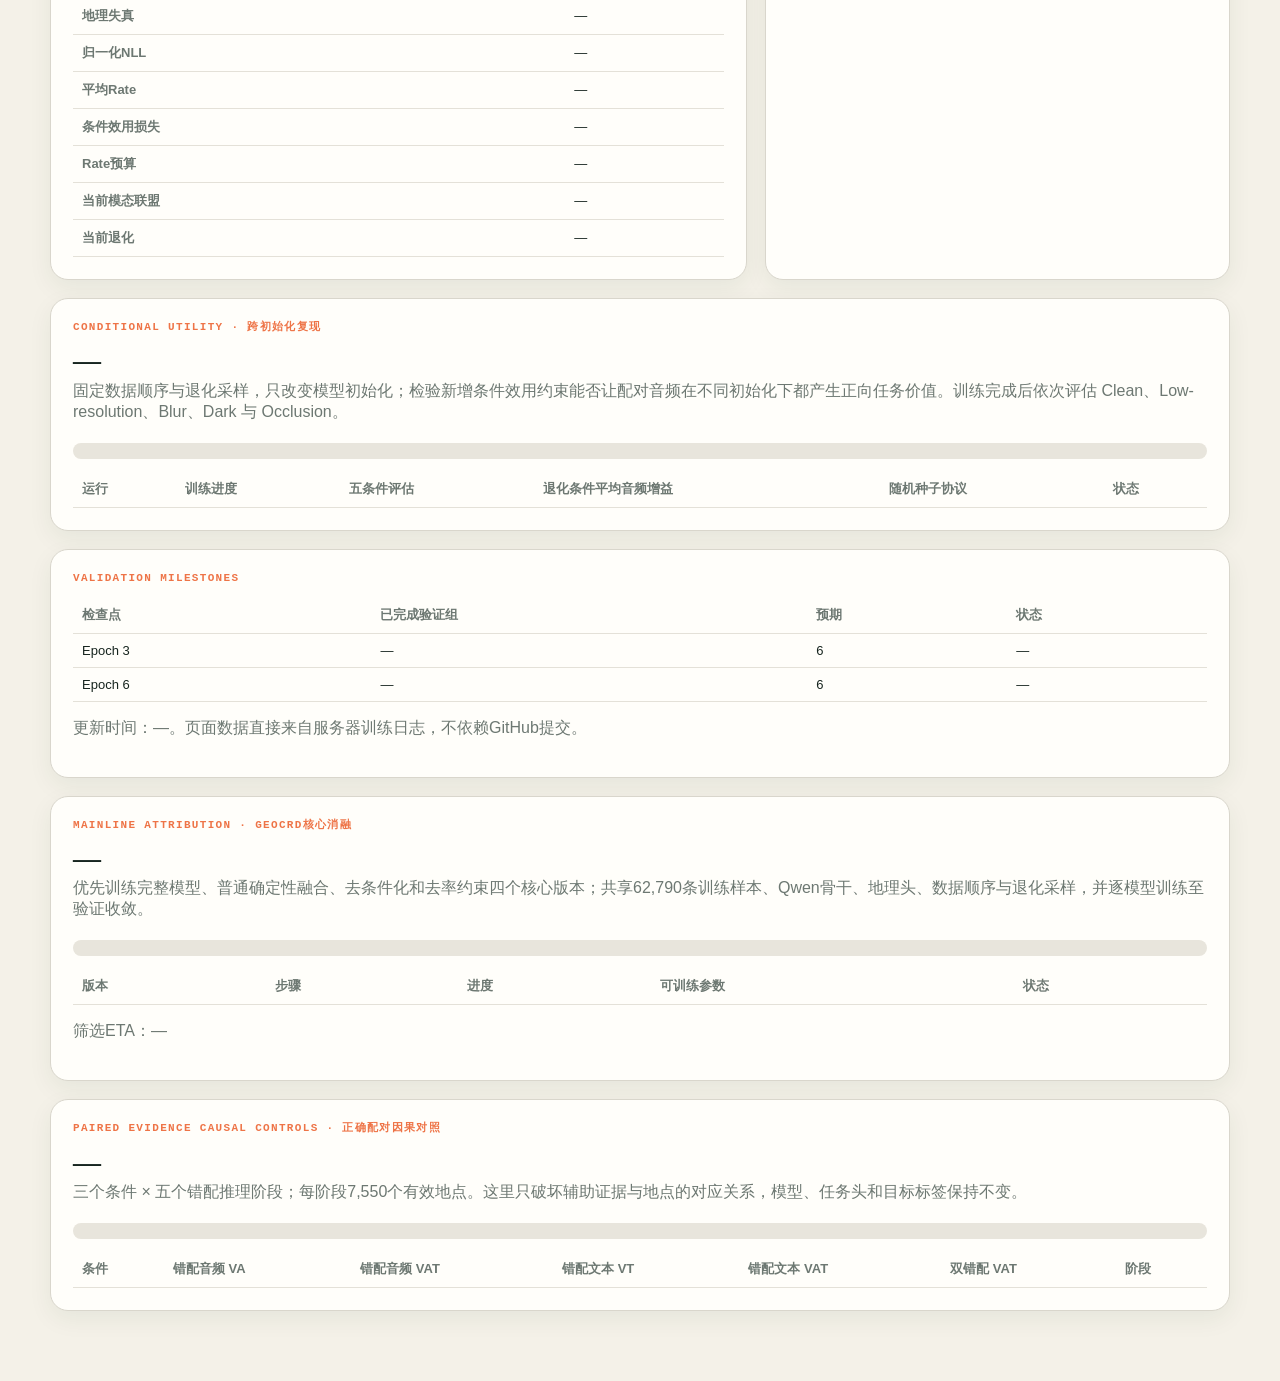
==== commit 9baf3a14: "Correct formal task status and track cross-view training" ====
--- a/progress.html
+++ b/progress.html
@@ -15,10 +15,11 @@
     <div id="error" hidden class="error"></div>
     <section class="grid">
       <article class="card wide"><div class="label">Current stage</div><div id="stage" class="stage">—</div><div id="stageDetail" class="muted">—</div><div class="bar"><i id="totalBar"></i></div><div class="numbers"><div class="metric"><span class="muted">总进度</span><strong id="percent">—</strong></div><div class="metric"><span class="muted">Epoch</span><strong id="epoch">—</strong></div><div class="metric"><span class="muted">当前batch</span><strong id="batch">—</strong></div><div class="metric"><span class="muted">训练ETA</span><strong id="eta">—</strong></div></div><div id="phases" class="phases"></div></article>
+      <article class="card wide"><div class="label">Sample4Geo · 主流跨视角域内基线</div><div class="stage"><span id="sgState">—</span></div><div class="muted">官方ConvNeXt-B共享编码器；62,790对训练，7,551查询×7,551卫星图库验证；Clean训练，24px仅作held-out压力测试。</div><div class="bar"><i id="sgBar"></i></div><div class="numbers"><div class="metric"><span class="muted">训练步</span><strong id="sgStep">—</strong></div><div class="metric"><span class="muted">InfoNCE loss</span><strong id="sgLoss">—</strong></div><div class="metric"><span class="muted">Clean R@1 / km</span><strong id="sgClean">—</strong></div><div class="metric"><span class="muted">24px R@1 / km</span><strong id="sgLowres">—</strong></div></div></article>
       <article class="card wide"><div class="label">Visual-anchor audio correction · 当前验证主线</div><div class="stage"><span id="anchorPhase">—</span></div><div class="muted">冻结视觉地理头，以视觉预测状态为恒等锚点；8个全时间轴音频窗口只能产生零初始化的内容修正，不再允许“音频存在”切换整套预测分布。</div><div class="bar"><i id="anchorBar"></i></div><div class="numbers"><div class="metric"><span class="muted">训练</span><strong id="anchorTrain">—</strong></div><div class="metric"><span class="muted">固定验证</span><strong id="anchorEval">—</strong></div><div class="metric"><span class="muted">当前失真</span><strong id="anchorDist">—</strong></div><div class="metric"><span class="muted">状态</span><strong id="anchorState">—</strong></div></div><table><thead><tr><th>门槛</th><th>平均增益</th><th>95% CI</th><th>判定</th></tr></thead><tbody id="anchorRows"></tbody></table><div class="label" style="margin-top:22px">Mechanism diagnosis · 256个共同查询</div><table><thead><tr><th>层级</th><th>共同分量</th><th>有效秩</th><th>配对/循环相对距离</th><th>配对/跨r0相对距离</th></tr></thead><tbody id="mechanismRows"></tbody></table></article>
       <article class="card wide"><div class="label">Rate-constrained residual screen · 当前主线</div><div class="stage"><span id="rateActivePercent">—</span></div><div class="muted">保留冻结Qwen的预训练基础表示，只让新增的可训练残差通过条件随机瓶颈并计入Rate；不包含Hybrid中未计费的确定性可训练支路。训练后按五个条件评估V/VA/VT/VAT。</div><div class="bar"><i id="rateActiveBar"></i></div><div class="numbers"><div class="metric"><span class="muted">训练步数</span><strong id="rateActiveStep">—</strong></div><div class="metric"><span class="muted">EMA Rate / C</span><strong id="rateActiveRate">—</strong></div><div class="metric"><span class="muted">β</span><strong id="rateActiveBeta">—</strong></div><div class="metric"><span class="muted">五条件评估</span><strong id="rateActiveEval">—</strong></div></div><table><thead><tr><th>条件</th><th>样本进度</th><th>A|V增益</th><th>A|VT增益</th><th>状态</th></tr></thead><tbody id="rateActiveRows"></tbody></table></article>
       <article class="card"><div class="label">Training signal · 最近300批</div><table><tbody><tr><th>地理失真</th><td id="distortion">—</td></tr><tr><th>归一化NLL</th><td id="nll">—</td></tr><tr><th>平均Rate</th><td id="rate">—</td></tr><tr><th>条件效用损失</th><td id="utilityLoss">—</td></tr><tr><th>Rate预算</th><td id="budget">—</td></tr><tr><th>当前模态联盟</th><td id="coalition">—</td></tr><tr><th>当前退化</th><td id="corruption">—</td></tr></tbody></table></article>
-      <article class="card"><div class="label">GPU 3, 5, 6, 7 · 当前统一分类实验</div><div id="gpus" class="gpu-grid"></div></article>
+      <article class="card"><div class="label">GPU 3, 5, 6, 7 · 当前实验</div><div id="gpus" class="gpu-grid"></div></article>
       <article class="card wide"><div class="label">Conditional utility · 跨初始化复现</div><div class="stage"><span id="utilityPercent">—</span></div><div class="muted">固定数据顺序与退化采样，只改变模型初始化；检验新增条件效用约束能否让配对音频在不同初始化下都产生正向任务价值。训练完成后依次评估 Clean、Low-resolution、Blur、Dark 与 Occlusion。</div><div class="bar"><i id="utilityBar"></i></div><table><thead><tr><th>运行</th><th>训练进度</th><th>五条件评估</th><th>退化条件平均音频增益</th><th>随机种子协议</th><th>状态</th></tr></thead><tbody id="utilityRows"></tbody></table></article>
       <article class="card wide"><div class="label">Validation milestones</div><table><thead><tr><th>检查点</th><th>已完成验证组</th><th>预期</th><th>状态</th></tr></thead><tbody><tr><td>Epoch 3</td><td id="eval3">—</td><td>6</td><td id="eval3State">—</td></tr><tr><td>Epoch 6</td><td id="eval6">—</td><td>6</td><td id="eval6State">—</td></tr></tbody></table><p class="muted">更新时间：<span id="updated">—</span>。页面数据直接来自服务器训练日志，不依赖GitHub提交。</p></article>
       <article class="card wide"><div class="label">Mainline attribution · GeoCRD核心消融</div><div class="stage"><span id="ablationPercent">—</span></div><div class="muted">优先训练完整模型、普通确定性融合、去条件化和去率约束四个核心版本；共享62,790条训练样本、Qwen骨干、地理头、数据顺序与退化采样，并逐模型训练至验证收敛。</div><div class="bar"><i id="ablationBar"></i></div><table><thead><tr><th>版本</th><th>步骤</th><th>进度</th><th>可训练参数</th><th>状态</th></tr></thead><tbody id="ablationRows"></tbody></table><p class="muted">筛选ETA：<span id="ablationEta">—</span></p></article>
@@ -28,7 +29,7 @@
   <script>
     const $=id=>document.getElementById(id),fmt=(x,n=4)=>x==null?'—':Number(x).toFixed(n);
     function duration(s){if(s==null||!isFinite(s))return'—';const h=Math.floor(s/3600),m=Math.round((s%3600)/60);return h?`${h}h ${m}m`:`${m}m`}
-    function render(d){$('error').hidden=true;const va=d.visual_anchor||{phase:'等待启动',step:0,expected:0,train_percent:0,validation_processed:0,validation_total:4096,overall_percent:0,latest:{}};$('anchorPhase').textContent=va.phase;$('anchorBar').style.width=Math.min(100,va.overall_percent||0)+'%';$('anchorTrain').textContent=(va.step||0).toLocaleString()+'/'+(va.expected||0).toLocaleString()+' ('+fmt(va.train_percent||0,1)+'%)';$('anchorEval').textContent=va.phase==='音频内容特异性机制诊断'?'机制 '+(va.mechanism_processed||0).toLocaleString()+'/'+(va.mechanism_total||768).toLocaleString():(va.validation_processed||0).toLocaleString()+'/'+(va.validation_total||4096).toLocaleString();$('anchorDist').textContent=fmt((va.latest||{}).distortion);$('anchorState').textContent=va.complete?((va.seed_count||1)+'种子汇总完成'):va.running?'运行中':'等待';const checks=[['正确音频 > 视觉',va.utility],['正确音频 > 循环错配',va.cyclic_specificity],['正确音频 > 跨r0错配',va.cross_r0_specificity]];$('anchorRows').innerHTML=checks.map(([name,x])=>{x=x||{};const ci=x.ci||[];const pass=x.mean!=null&&ci.length===2&&ci[0]>0;return `<tr><td>${name}</td><td>${x.mean==null?'待评估':(x.mean>=0?'+':'')+fmt(x.mean,5)}</td><td>${ci.length===2?'['+fmt(ci[0],5)+', '+fmt(ci[1],5)+']':'—'}</td><td>${x.mean==null?'等待':pass?'稳定通过':(x.positive_seeds==null?'未通过':x.positive_seeds+'/'+(va.seed_count||1)+' 为正，未稳定')}</td></tr>`}).join('');const mech=va.mechanism||{};const cond=mech.conditions||{};const cmp=mech.comparisons||{};const pe=(cond.paired||{}).evidence||{};const pc=(cond.paired||{}).correction||{};const cyc=cmp.paired_vs_cyclic||{};const cr0=cmp.paired_vs_cross_r0||{};const rows=[['音频 evidence',pe,((cyc.evidence||{}).relative_l2_distance||{}).mean,((cr0.evidence||{}).relative_l2_distance||{}).mean],['最终 correction',pc,((cyc.correction||{}).relative_l2_distance||{}).mean,((cr0.correction||{}).relative_l2_distance||{}).mean]];document.getElementById('mechanismRows').innerHTML=rows.map(([name,x,a,b])=>'<tr><td>'+name+'</td><td>'+fmt(x.common_component_fraction,4)+'</td><td>'+fmt(x.entropy_effective_rank,2)+'</td><td>'+fmt(a,4)+'</td><td>'+fmt(b,4)+'</td></tr>').join('');const ra=d.rateactive||{conditions:[],overall_percent:0,training_step:0,training_expected:0,evaluated:0,expected_evaluations:5};$('rateActivePercent').textContent=fmt(ra.overall_percent,1)+'% · '+(ra.running?(ra.phase||'运行中'):ra.complete?'完成':'等待下一阶段');$('rateActiveBar').style.width=Math.min(100,ra.overall_percent||0)+'%';$('rateActiveStep').textContent=(ra.training_step||0).toLocaleString()+'/'+(ra.training_expected||0).toLocaleString();$('rateActiveRate').textContent=fmt(ra.ema_rate,5)+' / '+fmt(ra.rate_budget,3);$('rateActiveBeta').textContent=fmt(ra.beta,6);$('rateActiveEval').textContent=(ra.evaluated||0)+'/'+(ra.expected_evaluations||5);$('rateActiveRows').innerHTML=(ra.conditions||[]).map(x=>'<tr><td>'+x.label+'</td><td>'+x.processed.toLocaleString()+'/'+x.expected.toLocaleString()+' ('+fmt(x.percent,1)+'%)</td><td>'+(x.a_given_v==null?'待评估':(x.a_given_v>=0?'+':'')+fmt(x.a_given_v,5))+'</td><td>'+(x.a_given_vt==null?'待评估':(x.a_given_vt>=0?'+':'')+fmt(x.a_given_vt,5))+'</td><td>'+(x.done?'完成':ra.current_condition===x.key?'评估中':'等待')+'</td></tr>').join('');$('connection').classList.toggle('running',d.running);$('connection').querySelector('span:last-child').textContent=d.running?'训练/评估进程运行中':'当前未检测到训练进程';$('stage').textContent=d.stage;$('stageDetail').textContent=d.stage_detail;const t=d.training;$('percent').textContent=`${fmt(t.percent,1)}%`;$('totalBar').style.width=`${Math.min(100,t.percent)}%`;$('epoch').textContent=`${t.epoch}/${t.target_epochs}`;$('batch').textContent=`${t.batch}/${t.batches_per_epoch}`;$('eta').textContent=duration(t.train_eta_seconds);$('distortion').textContent=fmt(t.window_distortion);$('nll').textContent=fmt(t.window_nll);$('rate').textContent=`${fmt(t.window_rate,5)} / EMA ${fmt(t.ema_rate,5)}`;$('utilityLoss').textContent=fmt(t.window_utility_loss,5);$('budget').textContent=fmt(t.rate_budget,3);$('coalition').textContent=t.coalition||'—';$('corruption').textContent=t.corruption||'—';$('phases').innerHTML=d.phases.map((p,i)=>`<div class="phase ${p.state}"><b>${String(i+1).padStart(2,'0')}</b>${p.name}<small style="display:block;margin-top:6px">${p.state==='done'?'已完成':p.state==='active'?'进行中':'等待'}</small></div>`).join('');$('gpus').innerHTML=d.gpus.filter(g=>[3,5,6,7].includes(g.index)).map(g=>`<div class="gpu"><strong><span>GPU ${g.index}</span><span>${g.utilization}%</span></strong><div class="muted">${(g.memory_used_mib/1024).toFixed(1)} / ${(g.memory_total_mib/1024).toFixed(1)} GB</div><div class="tinybar"><i style="width:${100*g.memory_used_mib/g.memory_total_mib}%"></i></div></div>`).join('');$('eval3').textContent=d.validation.epoch3.length;$('eval6').textContent=d.validation.epoch6.length;$('eval3State').textContent=d.validation.epoch3.length>=6?'完成':'进行中';$('eval6State').textContent=d.validation.epoch6.length>=6?'完成':'等待/进行中';const u=d.utility||{runs:[],active_or_started:false};const done=u.runs.filter(x=>x.evaluated===x.expected_evaluations).length;const trainPct=u.runs.length?u.runs.reduce((n,x)=>n+x.percent,0)/u.runs.length:0;const evalPct=u.runs.length?100*u.runs.reduce((n,x)=>n+x.evaluated,0)/u.runs.reduce((n,x)=>n+x.expected_evaluations,0):0;$('utilityPercent').textContent=u.active_or_started?`${done}/${u.runs.length} 完成五条件 · 训练 ${fmt(trainPct,1)}% · 评估 ${fmt(evalPct,1)}%`:'尚未启动';$('utilityBar').style.width=`${Math.min(100,(trainPct+evalPct)/2)}%`;$('utilityRows').innerHTML=u.runs.map(x=>`<tr><td>${x.label}</td><td>${x.step.toLocaleString()}/${x.expected.toLocaleString()} (${fmt(x.percent,1)}%)</td><td>${x.evaluated}/${x.expected_evaluations}</td><td>${x.degraded_mean_gain==null?'待评估':(x.degraded_mean_gain>=0?'+':'')+fmt(x.degraded_mean_gain,5)}</td><td>init ${x.init_seed} / data ${x.data_seed} / corruption ${x.corruption_seed}</td><td>${x.running?`${x.phase||'运行中'}${x.condition?' · '+x.condition:''}${x.active_percent==null?'':' · '+fmt(x.active_percent,1)+'%'}`:x.evaluated===x.expected_evaluations?'完成':x.trained?'等待评估':'等待训练'}</td></tr>`).join('');const a=d.ablations||{variants:[],first_checkpoint_percent:0,first_completed:0,converged:0,total_variants:0,eta_seconds:null};$('ablationPercent').textContent=`${a.first_completed}/${a.total_variants}已有检查点 · ${a.converged}/${a.total_variants}已收敛`;$('ablationBar').style.width=`${Math.min(100,a.first_checkpoint_percent)}%`;$('ablationEta').textContent=duration(a.eta_seconds);$('ablationRows').innerHTML=a.variants.map(x=>`<tr><td>${x.variant}</td><td>${fmt(x.epoch_equivalent,2)} epochs</td><td>${x.best_epoch==null?'待验证':`best e${x.best_epoch}`}</td><td>${x.trainable_parameters==null?'—':x.trainable_parameters.toLocaleString()}</td><td>${x.converged?'已收敛':x.running?`${x.phase||'运行中'}${x.condition?' · '+x.condition:''}`:x.first_done?'等待续训':'等待检查点'}</td></tr>`).join('');const c=d.evidence_controls||{conditions:[],percent:0,completed_tasks:0,total_tasks:0};$('causalPercent').textContent=`${fmt(c.percent,1)}% · ${c.completed_tasks}/${c.total_tasks} 阶段完成`;$('causalBar').style.width=`${Math.min(100,c.percent)}%`;$('controlRows').innerHTML=c.conditions.map(x=>`<tr><td>${x.label}</td>${x.tasks.map(t=>`<td>${t.done?'✓ ':''}${Math.min(t.samples,t.expected).toLocaleString()}/${t.expected.toLocaleString()}</td>`).join('')}<td>${x.completed}/5</td></tr>`).join('');$('updated').textContent=new Date(d.updated_at*1000).toLocaleString('zh-CN',{hour12:false})}
+    function render(d){$('error').hidden=true;const sg=d.sample4geo||{},sgLatest=sg.latest||{},sgClean=(sgLatest.conditions||{}).clean||{},sgLow=((sgLatest.conditions||{})['lowres24.1062'])||{};$('sgState').textContent=sg.active?(sg.step>=sg.steps?'完整图库验证中':`Epoch ${sg.epoch}训练中`):(sg.status==='complete'?'训练完成':'等待');$('sgStep').textContent=`${sg.step||0}/${sg.steps||245}`;$('sgLoss').textContent=fmt(sg.loss,4);$('sgClean').textContent=sgClean.recall_at_1==null?'待验证':`${fmt(100*sgClean.recall_at_1,2)}% / ${Math.round(sgClean.mean_top1_km)}km`;$('sgLowres').textContent=sgLow.recall_at_1==null?'待验证':`${fmt(100*sgLow.recall_at_1,2)}% / ${Math.round(sgLow.mean_top1_km)}km`;$('sgBar').style.width=`${Math.min(100,100*(sg.step||0)/(sg.steps||245))}%`;const va=d.visual_anchor||{phase:'等待启动',step:0,expected:0,train_percent:0,validation_processed:0,validation_total:4096,overall_percent:0,latest:{}};$('anchorPhase').textContent=va.phase;$('anchorBar').style.width=Math.min(100,va.overall_percent||0)+'%';$('anchorTrain').textContent=(va.step||0).toLocaleString()+'/'+(va.expected||0).toLocaleString()+' ('+fmt(va.train_percent||0,1)+'%)';$('anchorEval').textContent=va.phase==='音频内容特异性机制诊断'?'机制 '+(va.mechanism_processed||0).toLocaleString()+'/'+(va.mechanism_total||768).toLocaleString():(va.validation_processed||0).toLocaleString()+'/'+(va.validation_total||4096).toLocaleString();$('anchorDist').textContent=fmt((va.latest||{}).distortion);$('anchorState').textContent=va.complete?((va.seed_count||1)+'种子汇总完成'):va.running?'运行中':'等待';const checks=[['正确音频 > 视觉',va.utility],['正确音频 > 循环错配',va.cyclic_specificity],['正确音频 > 跨r0错配',va.cross_r0_specificity]];$('anchorRows').innerHTML=checks.map(([name,x])=>{x=x||{};const ci=x.ci||[];const pass=x.mean!=null&&ci.length===2&&ci[0]>0;return `<tr><td>${name}</td><td>${x.mean==null?'待评估':(x.mean>=0?'+':'')+fmt(x.mean,5)}</td><td>${ci.length===2?'['+fmt(ci[0],5)+', '+fmt(ci[1],5)+']':'—'}</td><td>${x.mean==null?'等待':pass?'稳定通过':(x.positive_seeds==null?'未通过':x.positive_seeds+'/'+(va.seed_count||1)+' 为正，未稳定')}</td></tr>`}).join('');const mech=va.mechanism||{};const cond=mech.conditions||{};const cmp=mech.comparisons||{};const pe=(cond.paired||{}).evidence||{};const pc=(cond.paired||{}).correction||{};const cyc=cmp.paired_vs_cyclic||{};const cr0=cmp.paired_vs_cross_r0||{};const rows=[['音频 evidence',pe,((cyc.evidence||{}).relative_l2_distance||{}).mean,((cr0.evidence||{}).relative_l2_distance||{}).mean],['最终 correction',pc,((cyc.correction||{}).relative_l2_distance||{}).mean,((cr0.correction||{}).relative_l2_distance||{}).mean]];document.getElementById('mechanismRows').innerHTML=rows.map(([name,x,a,b])=>'<tr><td>'+name+'</td><td>'+fmt(x.common_component_fraction,4)+'</td><td>'+fmt(x.entropy_effective_rank,2)+'</td><td>'+fmt(a,4)+'</td><td>'+fmt(b,4)+'</td></tr>').join('');const ra=d.rateactive||{conditions:[],overall_percent:0,training_step:0,training_expected:0,evaluated:0,expected_evaluations:5};$('rateActivePercent').textContent=fmt(ra.overall_percent,1)+'% · '+(ra.running?(ra.phase||'运行中'):ra.complete?'完成':'等待下一阶段');$('rateActiveBar').style.width=Math.min(100,ra.overall_percent||0)+'%';$('rateActiveStep').textContent=(ra.training_step||0).toLocaleString()+'/'+(ra.training_expected||0).toLocaleString();$('rateActiveRate').textContent=fmt(ra.ema_rate,5)+' / '+fmt(ra.rate_budget,3);$('rateActiveBeta').textContent=fmt(ra.beta,6);$('rateActiveEval').textContent=(ra.evaluated||0)+'/'+(ra.expected_evaluations||5);$('rateActiveRows').innerHTML=(ra.conditions||[]).map(x=>'<tr><td>'+x.label+'</td><td>'+x.processed.toLocaleString()+'/'+x.expected.toLocaleString()+' ('+fmt(x.percent,1)+'%)</td><td>'+(x.a_given_v==null?'待评估':(x.a_given_v>=0?'+':'')+fmt(x.a_given_v,5))+'</td><td>'+(x.a_given_vt==null?'待评估':(x.a_given_vt>=0?'+':'')+fmt(x.a_given_vt,5))+'</td><td>'+(x.done?'完成':ra.current_condition===x.key?'评估中':'等待')+'</td></tr>').join('');$('connection').classList.toggle('running',d.running);$('connection').querySelector('span:last-child').textContent=d.running?'训练/评估进程运行中':'当前未检测到训练进程';$('stage').textContent=d.stage;$('stageDetail').textContent=d.stage_detail;const t=d.training;$('percent').textContent=`${fmt(t.percent,1)}%`;$('totalBar').style.width=`${Math.min(100,t.percent)}%`;$('epoch').textContent=`${t.epoch}/${t.target_epochs}`;$('batch').textContent=`${t.batch}/${t.batches_per_epoch}`;$('eta').textContent=duration(t.train_eta_seconds);$('distortion').textContent=fmt(t.window_distortion);$('nll').textContent=fmt(t.window_nll);$('rate').textContent=`${fmt(t.window_rate,5)} / EMA ${fmt(t.ema_rate,5)}`;$('utilityLoss').textContent=fmt(t.window_utility_loss,5);$('budget').textContent=fmt(t.rate_budget,3);$('coalition').textContent=t.coalition||'—';$('corruption').textContent=t.corruption||'—';$('phases').innerHTML=d.phases.map((p,i)=>`<div class="phase ${p.state}"><b>${String(i+1).padStart(2,'0')}</b>${p.name}<small style="display:block;margin-top:6px">${p.state==='done'?'已完成':p.state==='active'?'进行中':'等待'}</small></div>`).join('');$('gpus').innerHTML=d.gpus.filter(g=>[3,5,6,7].includes(g.index)).map(g=>`<div class="gpu"><strong><span>GPU ${g.index}</span><span>${g.utilization}%</span></strong><div class="muted">${(g.memory_used_mib/1024).toFixed(1)} / ${(g.memory_total_mib/1024).toFixed(1)} GB</div><div class="tinybar"><i style="width:${100*g.memory_used_mib/g.memory_total_mib}%"></i></div></div>`).join('');$('eval3').textContent=d.validation.epoch3.length;$('eval6').textContent=d.validation.epoch6.length;$('eval3State').textContent=d.validation.epoch3.length>=6?'完成':'进行中';$('eval6State').textContent=d.validation.epoch6.length>=6?'完成':'等待/进行中';const u=d.utility||{runs:[],active_or_started:false};const done=u.runs.filter(x=>x.evaluated===x.expected_evaluations).length;const trainPct=u.runs.length?u.runs.reduce((n,x)=>n+x.percent,0)/u.runs.length:0;const evalPct=u.runs.length?100*u.runs.reduce((n,x)=>n+x.evaluated,0)/u.runs.reduce((n,x)=>n+x.expected_evaluations,0):0;$('utilityPercent').textContent=u.active_or_started?`${done}/${u.runs.length} 完成五条件 · 训练 ${fmt(trainPct,1)}% · 评估 ${fmt(evalPct,1)}%`:'尚未启动';$('utilityBar').style.width=`${Math.min(100,(trainPct+evalPct)/2)}%`;$('utilityRows').innerHTML=u.runs.map(x=>`<tr><td>${x.label}</td><td>${x.step.toLocaleString()}/${x.expected.toLocaleString()} (${fmt(x.percent,1)}%)</td><td>${x.evaluated}/${x.expected_evaluations}</td><td>${x.degraded_mean_gain==null?'待评估':(x.degraded_mean_gain>=0?'+':'')+fmt(x.degraded_mean_gain,5)}</td><td>init ${x.init_seed} / data ${x.data_seed} / corruption ${x.corruption_seed}</td><td>${x.running?`${x.phase||'运行中'}${x.condition?' · '+x.condition:''}${x.active_percent==null?'':' · '+fmt(x.active_percent,1)+'%'}`:x.evaluated===x.expected_evaluations?'完成':x.trained?'等待评估':'等待训练'}</td></tr>`).join('');const a=d.ablations||{variants:[],first_checkpoint_percent:0,first_completed:0,converged:0,total_variants:0,eta_seconds:null};$('ablationPercent').textContent=`${a.first_completed}/${a.total_variants}已有检查点 · ${a.converged}/${a.total_variants}已收敛`;$('ablationBar').style.width=`${Math.min(100,a.first_checkpoint_percent)}%`;$('ablationEta').textContent=duration(a.eta_seconds);$('ablationRows').innerHTML=a.variants.map(x=>`<tr><td>${x.variant}</td><td>${fmt(x.epoch_equivalent,2)} epochs</td><td>${x.best_epoch==null?'待验证':`best e${x.best_epoch}`}</td><td>${x.trainable_parameters==null?'—':x.trainable_parameters.toLocaleString()}</td><td>${x.converged?'已收敛':x.running?`${x.phase||'运行中'}${x.condition?' · '+x.condition:''}`:x.first_done?'等待续训':'等待检查点'}</td></tr>`).join('');const c=d.evidence_controls||{conditions:[],percent:0,completed_tasks:0,total_tasks:0};$('causalPercent').textContent=`${fmt(c.percent,1)}% · ${c.completed_tasks}/${c.total_tasks} 阶段完成`;$('causalBar').style.width=`${Math.min(100,c.percent)}%`;$('controlRows').innerHTML=c.conditions.map(x=>`<tr><td>${x.label}</td>${x.tasks.map(t=>`<td>${t.done?'✓ ':''}${Math.min(t.samples,t.expected).toLocaleString()}/${t.expected.toLocaleString()}</td>`).join('')}<td>${x.completed}/5</td></tr>`).join('');$('updated').textContent=new Date(d.updated_at*1000).toLocaleString('zh-CN',{hour12:false})}
     async function refresh(){try{const r=await fetch('/api/training-progress',{cache:'no-store'});if(!r.ok)throw Error(`HTTP ${r.status}`);render(await r.json())}catch(e){$('error').hidden=false;$('error').textContent=`实时数据读取失败：${e.message}`}}
     refresh();setInterval(refresh,5000);
   </script>
